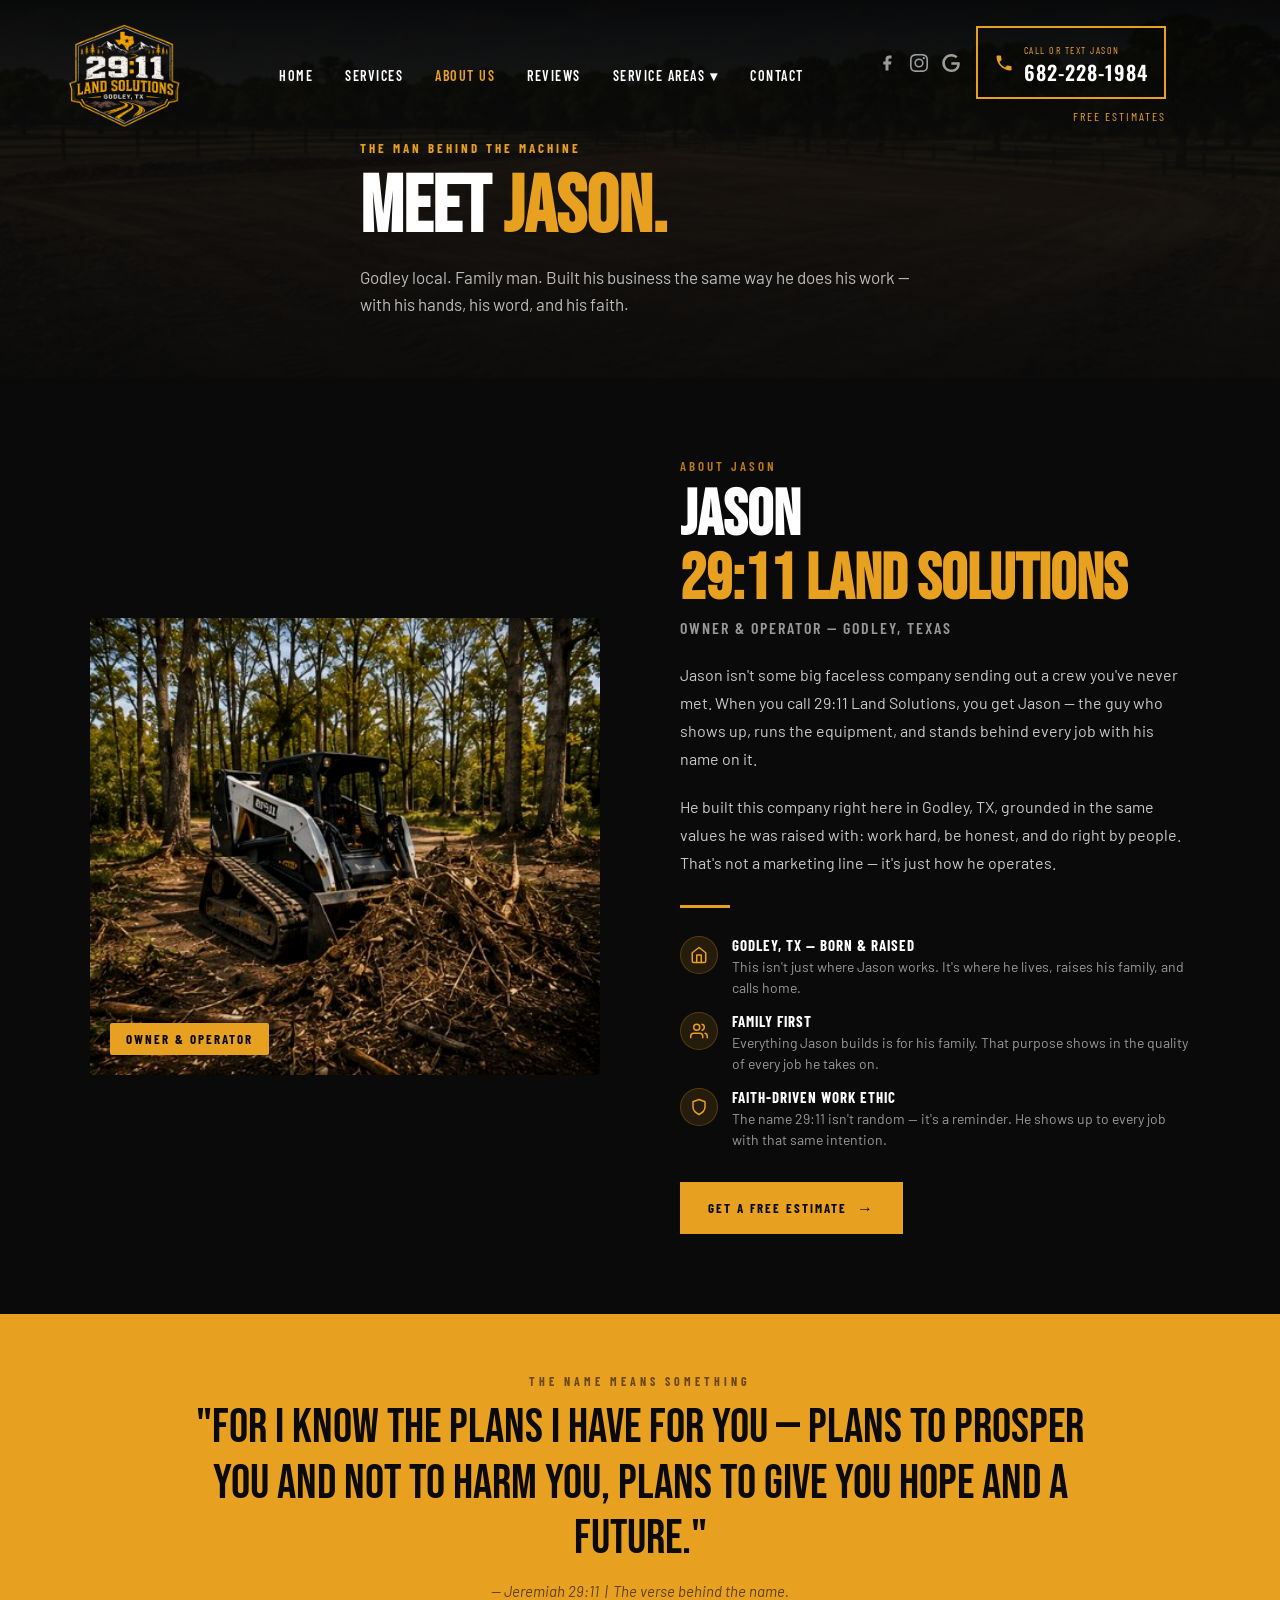
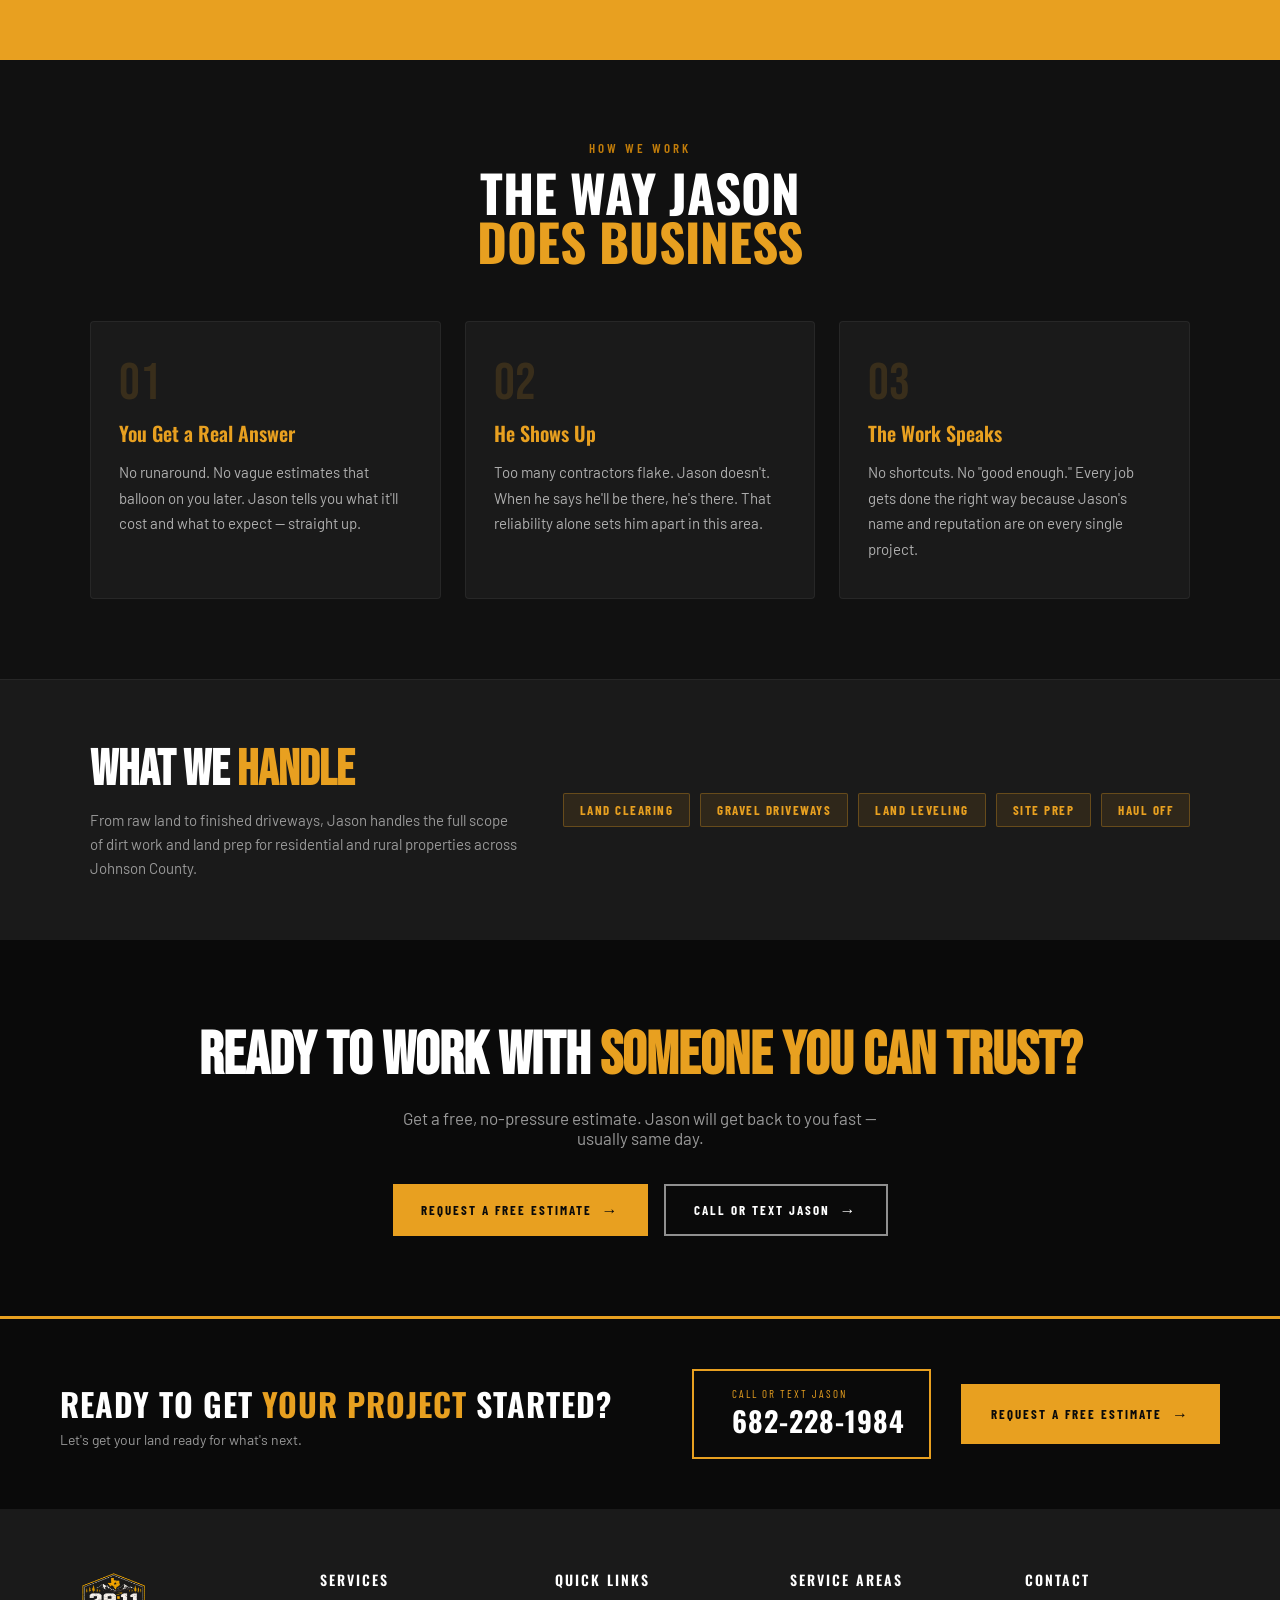
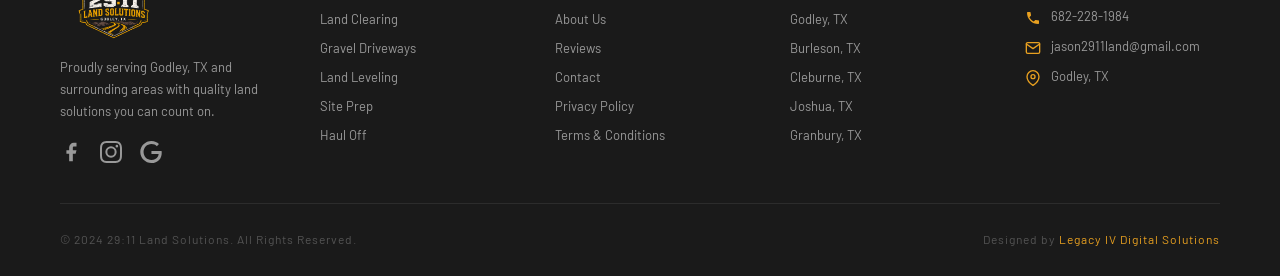
==== about.html @ c190018a "Update about.html" ====
<!DOCTYPE html>
<html lang="en">
<head>
  <meta charset="UTF-8" />
  <meta name="viewport" content="width=device-width, initial-scale=1.0"/>
  <title>About Jason & 29:11 Land Solutions | Godley, TX</title>
  <meta name="description" content="Meet Jason — the owner and operator of 29:11 Land Solutions. A faith-driven family man from Godley, TX dedicated to hard work, honest pricing, and quality land services.">
  <link rel="preconnect" href="https://fonts.googleapis.com">
  <link rel="preconnect" href="https://fonts.gstatic.com" crossorigin>
  <link href="https://fonts.googleapis.com/css2?family=Bebas+Neue&family=Oswald:wght@400;500;600;700&family=Barlow:wght@400;500;600&family=Barlow+Condensed:wght@600;700&display=swap" rel="stylesheet">
  <link rel="stylesheet" href="styles.css">
  <style>
    /* ── PAGE HERO ── */
    .page-hero {
      position: relative;
      min-height: 340px;
      display: flex;
      align-items: flex-end;
      padding-bottom: 60px;
      background: var(--dark);
      overflow: hidden;
    }
    .page-hero-bg {
      position: absolute; inset: 0;
      background-image: url('land1.png');
      background-size: cover;
      background-position: center 40%;
      opacity: 0.25;
    }
    .page-hero-overlay {
      position: absolute; inset: 0;
      background: linear-gradient(to bottom, rgba(10,10,10,0.5) 0%, rgba(10,10,10,0.92) 100%);
    }
    .page-hero-content {
      position: relative;
      max-width: 900px;
      margin: 0 auto;
      padding: 0 40px;
      padding-top: 140px;
    }
    .page-hero-label {
      font-family: 'Barlow Condensed', sans-serif;
      font-size: 13px;
      font-weight: 700;
      letter-spacing: 3px;
      text-transform: uppercase;
      color: var(--gold);
      margin-bottom: 12px;
    }
    .page-hero-title {
      font-family: 'Bebas Neue', sans-serif;
      font-size: clamp(48px, 7vw, 80px);
      line-height: 1;
      color: var(--white);
      margin: 0 0 16px;
    }
    .page-hero-title span { color: var(--gold); }
    .page-hero-sub {
      font-family: 'Barlow', sans-serif;
      font-size: 17px;
      color: rgba(255,255,255,0.72);
      max-width: 560px;
      line-height: 1.6;
    }

    /* ── ABOUT INTRO ── */
    .about-intro {
      background: var(--black);
      padding: 80px 40px;
    }
    .about-intro-inner {
      max-width: 1100px;
      margin: 0 auto;
      display: grid;
      grid-template-columns: 1fr 1fr;
      gap: 80px;
      align-items: center;
    }
    .about-photo-col {
      position: relative;
    }
    .about-photo-frame {
      position: relative;
      border-radius: 4px;
      overflow: hidden;
      background: var(--black);
    }
    .about-photo-frame img {
      width: 100%;
      display: block;
      border-radius: 0;
      filter: brightness(0.92) contrast(1.05);
    }
    .about-photo-accent {
      position: absolute;
      bottom: -20px;
      right: -20px;
      width: 120px;
      height: 120px;
      border: 3px solid var(--gold);
      border-radius: 4px;
      z-index: -1;
    }
    .about-photo-tag {
      position: absolute;
      bottom: 20px;
      left: 20px;
      background: var(--gold);
      color: var(--black);
      font-family: 'Barlow Condensed', sans-serif;
      font-size: 13px;
      font-weight: 700;
      letter-spacing: 2px;
      text-transform: uppercase;
      padding: 8px 16px;
      border-radius: 2px;
    }
    .about-text-col {}
    .about-text-col .section-label { margin-bottom: 10px; }
    .about-name-heading {
      font-family: 'Bebas Neue', sans-serif;
      font-size: clamp(42px, 5vw, 64px);
      line-height: 1;
      color: var(--white);
      margin: 0 0 6px;
    }
    .about-name-heading span { color: var(--gold); }
    .about-role {
      font-family: 'Barlow Condensed', sans-serif;
      font-size: 16px;
      font-weight: 600;
      letter-spacing: 2px;
      text-transform: uppercase;
      color: var(--text-muted);
      margin-bottom: 24px;
    }
    .about-body {
      font-family: 'Barlow', sans-serif;
      font-size: 16px;
      line-height: 1.75;
      color: rgba(255,255,255,0.78);
      margin-bottom: 20px;
    }
    .about-divider {
      width: 50px;
      height: 3px;
      background: var(--gold);
      margin: 28px 0;
    }
    .about-traits {
      display: flex;
      flex-direction: column;
      gap: 14px;
      margin-bottom: 32px;
    }
    .about-trait {
      display: flex;
      align-items: flex-start;
      gap: 14px;
    }
    .about-trait-icon {
      width: 38px;
      height: 38px;
      background: rgba(232,160,32,0.12);
      border: 1px solid rgba(232,160,32,0.25);
      border-radius: 50%;
      display: flex;
      align-items: center;
      justify-content: center;
      flex-shrink: 0;
    }
    .about-trait-icon svg {
      width: 18px;
      height: 18px;
      color: var(--gold);
    }
    .about-trait-text strong {
      display: block;
      font-family: 'Barlow Condensed', sans-serif;
      font-size: 15px;
      font-weight: 700;
      letter-spacing: 1px;
      text-transform: uppercase;
      color: var(--white);
      margin-bottom: 2px;
    }
    .about-trait-text p {
      font-size: 14px;
      color: var(--text-muted);
      margin: 0;
      line-height: 1.5;
    }

    /* ── MISSION STRIP ── */
    .mission-strip {
      background: var(--gold);
      padding: 60px 40px;
    }
    .mission-strip-inner {
      max-width: 900px;
      margin: 0 auto;
      text-align: center;
    }
    .mission-strip-label {
      font-family: 'Barlow Condensed', sans-serif;
      font-size: 12px;
      font-weight: 700;
      letter-spacing: 4px;
      text-transform: uppercase;
      color: rgba(0,0,0,0.55);
      margin-bottom: 12px;
    }
    .mission-strip-quote {
      font-family: 'Bebas Neue', sans-serif;
      font-size: clamp(28px, 4vw, 48px);
      color: var(--black);
      line-height: 1.15;
      margin-bottom: 16px;
    }
    .mission-strip-verse {
      font-family: 'Barlow', sans-serif;
      font-size: 15px;
      color: rgba(0,0,0,0.6);
      font-style: italic;
    }

    /* ── VALUES SECTION ── */
    .values-section {
      background: var(--dark);
      padding: 80px 40px;
    }
    .values-inner {
      max-width: 1100px;
      margin: 0 auto;
    }
    .values-header {
      text-align: center;
      margin-bottom: 56px;
    }
    .values-header .section-heading { color: var(--white); }
    .values-grid {
      display: grid;
      grid-template-columns: repeat(3, 1fr);
      gap: 24px;
    }
    .value-card {
      background: var(--dark2);
      border: 1px solid rgba(255,255,255,0.06);
      border-radius: 4px;
      padding: 36px 28px;
      transition: border-color 0.2s, transform 0.2s;
    }
    .value-card:hover {
      border-color: rgba(232,160,32,0.35);
      transform: translateY(-3px);
    }
    .value-number {
      font-family: 'Bebas Neue', sans-serif;
      font-size: 52px;
      color: rgba(232,160,32,0.15);
      line-height: 1;
      margin-bottom: 8px;
    }
    .value-title {
      font-family: 'Oswald', sans-serif;
      font-size: 20px;
      font-weight: 600;
      color: var(--gold);
      margin-bottom: 12px;
    }
    .value-desc {
      font-family: 'Barlow', sans-serif;
      font-size: 15px;
      line-height: 1.7;
      color: rgba(255,255,255,0.65);
    }

    /* ── WHAT WE DO STRIP ── */
    .services-strip {
      background: var(--dark2);
      padding: 60px 40px;
      border-top: 1px solid rgba(255,255,255,0.06);
    }
    .services-strip-inner {
      max-width: 1100px;
      margin: 0 auto;
      display: flex;
      align-items: center;
      justify-content: space-between;
      gap: 40px;
    }
    .services-strip-text h2 {
      font-family: 'Bebas Neue', sans-serif;
      font-size: clamp(32px, 4vw, 50px);
      color: var(--white);
      margin: 0 0 8px;
    }
    .services-strip-text h2 span { color: var(--gold); }
    .services-strip-text p {
      font-size: 15px;
      color: var(--text-muted);
      max-width: 480px;
      line-height: 1.6;
    }
    .services-strip-pills {
      display: flex;
      flex-wrap: wrap;
      gap: 10px;
      flex-shrink: 0;
    }
    .service-pill {
      background: rgba(232,160,32,0.1);
      border: 1px solid rgba(232,160,32,0.3);
      color: var(--gold);
      font-family: 'Barlow Condensed', sans-serif;
      font-size: 13px;
      font-weight: 700;
      letter-spacing: 1.5px;
      text-transform: uppercase;
      padding: 8px 16px;
      border-radius: 2px;
    }

    /* ── CTA SECTION ── */
    .about-cta {
      background: var(--black);
      padding: 80px 40px;
      text-align: center;
    }
    .about-cta h2 {
      font-family: 'Bebas Neue', sans-serif;
      font-size: clamp(36px, 5vw, 60px);
      color: var(--white);
      margin-bottom: 16px;
    }
    .about-cta h2 span { color: var(--gold); }
    .about-cta p {
      font-size: 17px;
      color: var(--text-muted);
      margin-bottom: 36px;
      max-width: 520px;
      margin-left: auto;
      margin-right: auto;
    }
    .about-cta-btns {
      display: flex;
      gap: 16px;
      justify-content: center;
      flex-wrap: wrap;
    }

    /* ── MOBILE ── */
    @media (max-width: 768px) {
      .about-intro { padding: 60px 20px; }
      .about-intro-inner { grid-template-columns: 1fr; gap: 40px; }
      .about-photo-accent { display: none; }
      .values-grid { grid-template-columns: 1fr; }
      .services-strip-inner { flex-direction: column; align-items: flex-start; }
      .page-hero-content { padding: 0 20px; padding-top: 130px; }
      .mission-strip { padding: 50px 20px; }
      .values-section { padding: 60px 20px; }
      .about-cta { padding: 60px 20px; }
      .services-strip { padding: 50px 20px; }
    }
  </style>
</head>
<body>

<a href="tel:6822281984" class="mobile-phone-bar">
  <svg width="16" height="16" viewBox="0 0 24 24" fill="currentColor"><path d="M6.62 10.79c1.44 2.83 3.76 5.14 6.59 6.59l2.2-2.2c.27-.27.67-.36 1.02-.24 1.12.37 2.33.57 3.57.57.55 0 1 .45 1 1V20c0 .55-.45 1-1 1-9.39 0-17-7.61-17-17 0-.55.45-1 1-1h3.5c.55 0 1 .45 1 1 0 1.25.2 2.45.57 3.57.11.35.03.74-.25 1.02l-2.2 2.2z"/></svg>
  Call or Text Jason — 682-228-1984
</a>

<nav>
  <a href="index.html" class="nav-logo"><img src="shield.png" alt="29:11 Land Solutions Logo"></a>
  <ul class="nav-links" id="nav-links">
    <li><a href="index.html">Home</a></li>
    <li><a href="index.html#services">Services</a></li>
    <li><a href="about.html" class="active">About Us</a></li>
    <li><a href="reviews.html">Reviews</a></li>
    <li class="has-dropdown">
      <a href="#">Service Areas ▾</a>
      <ul class="dropdown">
        <li><a href="godley.html">Godley, TX</a></li>
        <li><a href="burleson.html">Burleson, TX</a></li>
        <li><a href="cleburne.html">Cleburne, TX</a></li>
        <li><a href="joshua.html">Joshua, TX</a></li>
        <li><a href="granbury.html">Granbury, TX</a></li>
      </ul>
    </li>
    <li><a href="index.html#contact-form">Contact</a></li>
  </ul>
  <div class="nav-right">
    <div class="nav-right-top">
      <ul class="nav-social-links">
        <li><a href="https://www.facebook.com/profile.php?id=61590363667476" title="Facebook" target="_blank" rel="noopener"><svg viewBox="0 0 24 24" fill="currentColor"><path d="M18 2h-3a5 5 0 0 0-5 5v3H7v4h3v8h4v-8h3l1-4h-4V7a1 1 0 0 1 1-1h3z"/></svg></a></li>
        <li><a href="https://www.instagram.com/2911_land_solutions/" title="Instagram" target="_blank" rel="noopener"><svg viewBox="0 0 24 24" fill="currentColor"><path d="M12 2.163c3.204 0 3.584.012 4.85.07 3.252.148 4.771 1.691 4.919 4.919.058 1.265.069 1.645.069 4.849 0 3.205-.012 3.584-.069 4.849-.149 3.225-1.664 4.771-4.919 4.919-1.266.058-1.644.07-4.85.07-3.204 0-3.584-.012-4.849-.07-3.26-.149-4.771-1.699-4.919-4.92-.058-1.265-.07-1.644-.07-4.849 0-3.204.013-3.583.07-4.849.149-3.227 1.664-4.771 4.919-4.919 1.266-.057 1.645-.069 4.849-.069zm0-2.163c-3.259 0-3.667.014-4.947.072-4.358.2-6.78 2.618-6.98 6.98-.059 1.281-.073 1.689-.073 4.948 0 3.259.014 3.668.072 4.948.2 4.358 2.618 6.78 6.98 6.98 1.281.058 1.689.072 4.948.072 3.259 0 3.668-.014 4.948-.072 4.354-.2 6.782-2.618 6.979-6.98.059-1.28.073-1.689.073-4.948 0-3.259-.014-3.667-.072-4.947-.196-4.354-2.617-6.78-6.979-6.98-1.281-.059-1.69-.073-4.949-.073zm0 5.838a6.162 6.162 0 1 0 0 12.324 6.162 6.162 0 0 0 0-12.324zm0 10.162a4 4 0 1 1 0-8 4 4 0 0 1 0 8zm6.406-11.845a1.44 1.44 0 1 0 0 2.881 1.44 1.44 0 0 0 0-2.881z"/></svg></a></li>
        <li><a href="#" title="Google" target="_blank" rel="noopener"><svg viewBox="0 0 24 24" fill="currentColor"><path d="M12.48 10.92v3.28h7.84c-.24 1.84-.853 3.187-1.787 4.133-1.147 1.147-2.933 2.4-6.053 2.4-4.827 0-8.6-3.893-8.6-8.72s3.773-8.72 8.6-8.72c2.6 0 4.507 1.027 5.907 2.347l2.307-2.307C18.747 1.44 16.133 0 12.48 0 5.867 0 .307 5.387.307 12s5.56 12 12.173 12c3.573 0 6.267-1.173 8.373-3.36 2.16-2.16 2.84-5.213 2.84-7.667 0-.76-.053-1.467-.173-2.053H12.48z"/></svg></a></li>
      </ul>
      <a href="tel:6822281984" class="nav-cta">
        <svg class="nav-phone-svg" viewBox="0 0 24 24" fill="currentColor"><path d="M6.62 10.79c1.44 2.83 3.76 5.14 6.59 6.59l2.2-2.2c.27-.27.67-.36 1.02-.24 1.12.37 2.33.57 3.57.57.55 0 1 .45 1 1V20c0 .55-.45 1-1 1-9.39 0-17-7.61-17-17 0-.55.45-1 1-1h3.5c.55 0 1 .45 1 1 0 1.25.2 2.45.57 3.57.11.35.03.74-.25 1.02l-2.2 2.2z"/></svg>
        <div><span class="nav-cta-label">Call or Text Jason</span><br><span class="nav-cta-number">682-228-1984</span></div>
      </a>
    </div>
    <span class="nav-free-est">Free Estimates</span>
  </div>
  <div class="mobile-nav-right">
    <ul class="nav-social-mobile">
      <li><a href="https://www.facebook.com/profile.php?id=61590363667476" title="Facebook" target="_blank" rel="noopener"><svg viewBox="0 0 24 24" fill="currentColor"><path d="M18 2h-3a5 5 0 0 0-5 5v3H7v4h3v8h4v-8h3l1-4h-4V7a1 1 0 0 1 1-1h3z"/></svg></a></li>
      <li><a href="https://www.instagram.com/2911_land_solutions/" title="Instagram" target="_blank" rel="noopener"><svg viewBox="0 0 24 24" fill="currentColor"><path d="M12 2.163c3.204 0 3.584.012 4.85.07 3.252.148 4.771 1.691 4.919 4.919.058 1.265.069 1.645.069 4.849 0 3.205-.012 3.584-.069 4.849-.149 3.225-1.664 4.771-4.919 4.919-1.266.058-1.644.07-4.85.07-3.204 0-3.584-.012-4.849-.07-3.26-.149-4.771-1.699-4.919-4.92-.058-1.265-.07-1.644-.07-4.849 0-3.204.013-3.583.07-4.849.149-3.227 1.664-4.771 4.919-4.919 1.266-.057 1.645-.069 4.849-.069zm0-2.163c-3.259 0-3.667.014-4.947.072-4.358.2-6.78 2.618-6.98 6.98-.059 1.281-.073 1.689-.073 4.948 0 3.259.014 3.668.072 4.948.2 4.358 2.618 6.78 6.98 6.98 1.281.058 1.689.072 4.948.072 3.259 0 3.668-.014 4.948-.072 4.354-.2 6.782-2.618 6.979-6.98.059-1.28.073-1.689.073-4.948 0-3.259-.014-3.667-.072-4.947-.196-4.354-2.617-6.78-6.979-6.98-1.281-.059-1.69-.073-4.949-.073zm0 5.838a6.162 6.162 0 1 0 0 12.324 6.162 6.162 0 0 0 0-12.324zm0 10.162a4 4 0 1 1 0-8 4 4 0 0 1 0 8zm6.406-11.845a1.44 1.44 0 1 0 0 2.881 1.44 1.44 0 0 0 0-2.881z"/></svg></a></li>
      <li><a href="#" title="Google" target="_blank" rel="noopener"><svg viewBox="0 0 24 24" fill="currentColor"><path d="M12.48 10.92v3.28h7.84c-.24 1.84-.853 3.187-1.787 4.133-1.147 1.147-2.933 2.4-6.053 2.4-4.827 0-8.6-3.893-8.6-8.72s3.773-8.72 8.6-8.72c2.6 0 4.507 1.027 5.907 2.347l2.307-2.307C18.747 1.44 16.133 0 12.48 0 5.867 0 .307 5.387.307 12s5.56 12 12.173 12c3.573 0 6.267-1.173 8.373-3.36 2.16-2.16 2.84-5.213 2.84-7.667 0-.76-.053-1.467-.173-2.053H12.48z"/></svg></a></li>
    </ul>
    <button class="hamburger" id="hamburger" aria-label="Open menu"><span></span><span></span><span></span></button>
  </div>
</nav>

<!-- PAGE HERO -->
<section class="page-hero">
  <div class="page-hero-bg"></div>
  <div class="page-hero-overlay"></div>
  <div class="page-hero-content">
    <p class="page-hero-label">The Man Behind The Machine</p>
    <h1 class="page-hero-title">Meet <span>Jason.</span></h1>
    <p class="page-hero-sub">Godley local. Family man. Built his business the same way he does his work — with his hands, his word, and his faith.</p>
  </div>
</section>

<!-- ABOUT INTRO -->
<section class="about-intro">
  <div class="about-intro-inner">
    <div class="about-photo-col">
      <div class="about-photo-frame">
        <img src="skidsteer1.png" alt="Jason - Owner of 29:11 Land Solutions">
        <div class="about-photo-tag">Owner & Operator</div>
      </div>
      <div class="about-photo-accent"></div>
    </div>
    <div class="about-text-col">
      <p class="section-label">About Jason</p>
      <h2 class="about-name-heading">Jason<br><span>29:11 Land Solutions</span></h2>
      <p class="about-role">Owner & Operator — Godley, Texas</p>
      <p class="about-body">Jason isn't some big faceless company sending out a crew you've never met. When you call 29:11 Land Solutions, you get Jason — the guy who shows up, runs the equipment, and stands behind every job with his name on it.</p>
      <p class="about-body">He built this company right here in Godley, TX, grounded in the same values he was raised with: work hard, be honest, and do right by people. That's not a marketing line — it's just how he operates.</p>
      <div class="about-divider"></div>
      <div class="about-traits">
        <div class="about-trait">
          <div class="about-trait-icon">
            <svg viewBox="0 0 24 24" fill="none" stroke="currentColor" stroke-width="2" stroke-linecap="round" stroke-linejoin="round"><path d="M3 9l9-7 9 7v11a2 2 0 0 1-2 2H5a2 2 0 0 1-2-2z"/><polyline points="9 22 9 12 15 12 15 22"/></svg>
          </div>
          <div class="about-trait-text">
            <strong>Godley, TX — Born & Raised</strong>
            <p>This isn't just where Jason works. It's where he lives, raises his family, and calls home.</p>
          </div>
        </div>
        <div class="about-trait">
          <div class="about-trait-icon">
            <svg viewBox="0 0 24 24" fill="none" stroke="currentColor" stroke-width="2" stroke-linecap="round" stroke-linejoin="round"><path d="M17 21v-2a4 4 0 0 0-4-4H5a4 4 0 0 0-4 4v2"/><circle cx="9" cy="7" r="4"/><path d="M23 21v-2a4 4 0 0 0-3-3.87"/><path d="M16 3.13a4 4 0 0 1 0 7.75"/></svg>
          </div>
          <div class="about-trait-text">
            <strong>Family First</strong>
            <p>Everything Jason builds is for his family. That purpose shows in the quality of every job he takes on.</p>
          </div>
        </div>
        <div class="about-trait">
          <div class="about-trait-icon">
            <svg viewBox="0 0 24 24" fill="none" stroke="currentColor" stroke-width="2" stroke-linecap="round" stroke-linejoin="round"><path d="M12 22s8-4 8-10V5l-8-3-8 3v7c0 6 8 10 8 10z"/></svg>
          </div>
          <div class="about-trait-text">
            <strong>Faith-Driven Work Ethic</strong>
            <p>The name 29:11 isn't random — it's a reminder. He shows up to every job with that same intention.</p>
          </div>
        </div>
      </div>
      <a href="index.html#contact-form" class="btn-primary">Get a Free Estimate <span class="arrow">→</span></a>
    </div>
  </div>
</section>

<!-- MISSION STRIP -->
<section class="mission-strip">
  <div class="mission-strip-inner">
    <p class="mission-strip-label">The Name Means Something</p>
    <div class="mission-strip-quote">"For I know the plans I have for you — plans to prosper you and not to harm you, plans to give you hope and a future."</div>
    <p class="mission-strip-verse">— Jeremiah 29:11 &nbsp;|&nbsp; The verse behind the name.</p>
  </div>
</section>

<!-- VALUES -->
<section class="values-section">
  <div class="values-inner">
    <div class="values-header">
      <p class="section-label">How We Work</p>
      <h2 class="section-heading">The Way Jason<br><span class="text-gold">Does Business</span></h2>
    </div>
    <div class="values-grid">
      <div class="value-card">
        <div class="value-number">01</div>
        <div class="value-title">You Get a Real Answer</div>
        <p class="value-desc">No runaround. No vague estimates that balloon on you later. Jason tells you what it'll cost and what to expect — straight up.</p>
      </div>
      <div class="value-card">
        <div class="value-number">02</div>
        <div class="value-title">He Shows Up</div>
        <p class="value-desc">Too many contractors flake. Jason doesn't. When he says he'll be there, he's there. That reliability alone sets him apart in this area.</p>
      </div>
      <div class="value-card">
        <div class="value-number">03</div>
        <div class="value-title">The Work Speaks</div>
        <p class="value-desc">No shortcuts. No "good enough." Every job gets done the right way because Jason's name and reputation are on every single project.</p>
      </div>
    </div>
  </div>
</section>

<!-- SERVICES STRIP -->
<section class="services-strip">
  <div class="services-strip-inner">
    <div class="services-strip-text">
      <h2>What We <span>Handle</span></h2>
      <p>From raw land to finished driveways, Jason handles the full scope of dirt work and land prep for residential and rural properties across Johnson County.</p>
    </div>
    <div class="services-strip-pills">
      <span class="service-pill">Land Clearing</span>
      <span class="service-pill">Gravel Driveways</span>
      <span class="service-pill">Land Leveling</span>
      <span class="service-pill">Site Prep</span>
      <span class="service-pill">Haul Off</span>
    </div>
  </div>
</section>

<!-- CTA -->
<section class="about-cta">
  <h2>Ready to Work With <span>Someone You Can Trust?</span></h2>
  <p>Get a free, no-pressure estimate. Jason will get back to you fast — usually same day.</p>
  <div class="about-cta-btns">
    <a href="index.html#contact-form" class="btn-primary">Request a Free Estimate <span class="arrow">→</span></a>
    <a href="tel:6822281984" class="btn-secondary">Call or Text Jason <span class="arrow">→</span></a>
  </div>
</section>

<!-- CTA BANNER -->
<section class="cta-banner">
  <div class="cta-banner-text">
    <h2 class="cta-banner-heading">Ready to Get <em>Your Project</em> Started?</h2>
    <p class="cta-banner-sub">Let's get your land ready for what's next.</p>
  </div>
  <a href="tel:6822281984" class="cta-phone-block">
    <svg class="cta-phone-icon" viewBox="0 0 24 24" fill="currentColor"><path d="M6.62 10.79c1.44 2.83 3.76 5.14 6.59 6.59l2.2-2.2c.27-.27.67-.36 1.02-.24 1.12.37 2.33.57 3.57.57.55 0 1 .45 1 1V20c0 .55-.45 1-1 1-9.39 0-17-7.61-17-17 0-.55.45-1 1-1h3.5c.55 0 1 .45 1 1 0 1.25.2 2.45.57 3.57.11.35.03.74-.25 1.02l-2.2 2.2z"/></svg>
    <div><div class="cta-phone-label">Call or Text Jason</div><div class="cta-phone-number">682-228-1984</div></div>
  </a>
  <a href="index.html#contact-form" class="btn-primary cta-btn-large">Request a Free Estimate <span class="arrow">→</span></a>
</section>

<!-- FOOTER -->
<footer>
  <div class="footer-grid">
    <div class="footer-brand">
      <a href="index.html"><img src="shield.png" alt="29:11 Land Solutions" class="footer-logo"></a>
      <p class="footer-brand-desc">Proudly serving Godley, TX and surrounding areas with quality land solutions you can count on.</p>
      <ul class="social-links">
        <li><a href="https://www.facebook.com/profile.php?id=61590363667476" title="Facebook" target="_blank" rel="noopener"><svg viewBox="0 0 24 24" fill="currentColor"><path d="M18 2h-3a5 5 0 0 0-5 5v3H7v4h3v8h4v-8h3l1-4h-4V7a1 1 0 0 1 1-1h3z"/></svg></a></li>
        <li><a href="https://www.instagram.com/2911_land_solutions/" title="Instagram" target="_blank" rel="noopener"><svg viewBox="0 0 24 24" fill="currentColor"><path d="M12 2.163c3.204 0 3.584.012 4.85.07 3.252.148 4.771 1.691 4.919 4.919.058 1.265.069 1.645.069 4.849 0 3.205-.012 3.584-.069 4.849-.149 3.225-1.664 4.771-4.919 4.919-1.266.058-1.644.07-4.85.07-3.204 0-3.584-.012-4.849-.07-3.26-.149-4.771-1.699-4.919-4.92-.058-1.265-.07-1.644-.07-4.849 0-3.204.013-3.583.07-4.849.149-3.227 1.664-4.771 4.919-4.919 1.266-.057 1.645-.069 4.849-.069zm0-2.163c-3.259 0-3.667.014-4.947.072-4.358.2-6.78 2.618-6.98 6.98-.059 1.281-.073 1.689-.073 4.948 0 3.259.014 3.668.072 4.948.2 4.358 2.618 6.78 6.98 6.98 1.281.058 1.689.072 4.948.072 3.259 0 3.668-.014 4.948-.072 4.354-.2 6.782-2.618 6.979-6.98.059-1.28.073-1.689.073-4.948 0-3.259-.014-3.667-.072-4.947-.196-4.354-2.617-6.78-6.979-6.98-1.281-.059-1.69-.073-4.949-.073zm0 5.838a6.162 6.162 0 1 0 0 12.324 6.162 6.162 0 0 0 0-12.324zm0 10.162a4 4 0 1 1 0-8 4 4 0 0 1 0 8zm6.406-11.845a1.44 1.44 0 1 0 0 2.881 1.44 1.44 0 0 0 0-2.881z"/></svg></a></li>
        <li><a href="#" title="Google" target="_blank" rel="noopener"><svg viewBox="0 0 24 24" fill="currentColor"><path d="M12.48 10.92v3.28h7.84c-.24 1.84-.853 3.187-1.787 4.133-1.147 1.147-2.933 2.4-6.053 2.4-4.827 0-8.6-3.893-8.6-8.72s3.773-8.72 8.6-8.72c2.6 0 4.507 1.027 5.907 2.347l2.307-2.307C18.747 1.44 16.133 0 12.48 0 5.867 0 .307 5.387.307 12s5.56 12 12.173 12c3.573 0 6.267-1.173 8.373-3.36 2.16-2.16 2.84-5.213 2.84-7.667 0-.76-.053-1.467-.173-2.053H12.48z"/></svg></a></li>
      </ul>
    </div>
    <div><div class="footer-col-title">Services</div><ul class="footer-links"><li><a href="index.html#services">Land Clearing</a></li><li><a href="index.html#services">Gravel Driveways</a></li><li><a href="index.html#services">Land Leveling</a></li><li><a href="index.html#services">Site Prep</a></li><li><a href="index.html#services">Haul Off</a></li></ul></div>
    <div><div class="footer-col-title">Quick Links</div><ul class="footer-links"><li><a href="about.html">About Us</a></li><li><a href="reviews.html">Reviews</a></li><li><a href="index.html#contact-form">Contact</a></li><li><a href="privacy-policy.html">Privacy Policy</a></li><li><a href="terms.html">Terms &amp; Conditions</a></li></ul></div>
    <div><div class="footer-col-title">Service Areas</div><ul class="footer-links"><li><a href="godley.html">Godley, TX</a></li><li><a href="burleson.html">Burleson, TX</a></li><li><a href="cleburne.html">Cleburne, TX</a></li><li><a href="joshua.html">Joshua, TX</a></li><li><a href="granbury.html">Granbury, TX</a></li></ul></div>
    <div><div class="footer-col-title">Contact</div><div class="footer-contact-item"><svg class="icon-svg" viewBox="0 0 24 24" fill="currentColor"><path d="M6.62 10.79c1.44 2.83 3.76 5.14 6.59 6.59l2.2-2.2c.27-.27.67-.36 1.02-.24 1.12.37 2.33.57 3.57.57.55 0 1 .45 1 1V20c0 .55-.45 1-1 1-9.39 0-17-7.61-17-17 0-.55.45-1 1-1h3.5c.55 0 1 .45 1 1 0 1.25.2 2.45.57 3.57.11.35.03.74-.25 1.02l-2.2 2.2z"/></svg><span>682-228-1984</span></div><div class="footer-contact-item"><svg class="icon-svg" viewBox="0 0 24 24" fill="none" stroke="currentColor" stroke-width="2" stroke-linecap="round" stroke-linejoin="round"><path d="M4 4h16c1.1 0 2 .9 2 2v12c0 1.1-.9 2-2 2H4c-1.1 0-2-.9-2-2V6c0-1.1.9-2 2-2z"/><polyline points="22,6 12,13 2,6"/></svg><span>jason2911land@gmail.com</span></div><div class="footer-contact-item"><svg class="icon-svg" viewBox="0 0 24 24" fill="none" stroke="currentColor" stroke-width="2" stroke-linecap="round" stroke-linejoin="round"><path d="M21 10c0 7-9 13-9 13s-9-6-9-13a9 9 0 0 1 18 0z"/><circle cx="12" cy="10" r="3"/></svg><span>Godley, TX</span></div></div>
  </div>
  <div class="footer-bottom">
    <div class="footer-bottom-left">© 2024 29:11 Land Solutions. All Rights Reserved.</div>
    <div class="footer-bottom-right">Designed by <a href="https://legacyivdigital.com" target="_blank" rel="noopener">Legacy IV Digital Solutions</a></div>
  </div>
</footer>

<a href="index.html#contact-form" class="sticky-cta" id="sticky-cta">Request a Free Estimate <span class="arrow">→</span></a>

<script>
  const stickyCta = document.getElementById('sticky-cta');
  window.addEventListener('scroll', () => { stickyCta.classList.toggle('visible', window.scrollY > 400); });
  const hamburger = document.getElementById('hamburger');
  const navLinks = document.getElementById('nav-links');
  hamburger.addEventListener('click', () => { hamburger.classList.toggle('open'); navLinks.classList.toggle('mobile-open'); });
  navLinks.querySelectorAll('a').forEach(link => {
    link.addEventListener('click', () => {
      hamburger.classList.remove('open');
      navLinks.classList.remove('mobile-open');
    });
  });
</script>
</body>
</html>
---- styles.css ----
/* ============================================
   2911 LANDWORKS – styles.css
   ============================================ */

/* ── RESET & ROOT ── */
*, *::before, *::after {
  box-sizing: border-box;
  margin: 0;
  padding: 0;
}

:root {
  --gold:       #E8A020;
  --gold-light: #F5B83D;
  --gold-dark:  #C27D0A;
  --black:      #0A0A0A;
  --dark:       #111111;
  --dark2:      #1A1A1A;
  --dark3:      #222222;
  --gray:       #555555;
  --light-gray: #F2EDE6;
  --white:      #FFFFFF;
  --text-muted: #999999;
}

html {
  scroll-behavior: smooth;
  overflow-x: hidden;
}

body {
  font-family: 'Barlow', sans-serif;
  background: var(--black);
  color: var(--white);
  overflow-x: hidden;
  width: 100%;
  max-width: 100vw;
}

/* ── UTILITIES ── */
.text-gold { color: var(--gold); }
.arrow     { font-size: 16px; }


/* ============================================
   NAVBAR
   ============================================ */
nav {
  position: absolute;
  top: 0; left: 0; right: 0;
  z-index: 100;
  display: flex;
  align-items: center;
  justify-content: space-between;
  padding: 18px 40px;
  background: linear-gradient(to bottom, rgba(0,0,0,0.75) 0%, transparent 100%);
}

.nav-logo img {
  height: 110px;
  width: auto;
}

.nav-links {
  display: flex;
  align-items: center;
  gap: 32px;
  list-style: none;
}

.nav-links a {
  font-family: 'Barlow Condensed', sans-serif;
  font-weight: 600;
  font-size: 14px;
  letter-spacing: 1.5px;
  text-transform: uppercase;
  color: var(--white);
  text-decoration: none;
  transition: color 0.2s;
}

.nav-links a:hover  { color: var(--gold); }
.nav-links a.active { color: var(--gold); }

.nav-links .has-dropdown {
  position: relative;
}

.nav-links .has-dropdown > a::after {
  content: '';
}

.nav-cta {
  display: flex;
  align-items: center;
  gap: 10px;
  border: 2px solid var(--gold);
  padding: 10px 16px;
  text-decoration: none;
}

.nav-cta-label {
  font-family: 'Barlow Condensed', sans-serif;
  font-size: 10px;
  letter-spacing: 1.5px;
  text-transform: uppercase;
  color: var(--gold);
  line-height: 1.2;
}

.nav-cta-number {
  font-family: 'Oswald', sans-serif;
  font-size: 20px;
  font-weight: 600;
  color: var(--white);
  letter-spacing: 1px;
}

.nav-cta-phone-icon {
  color: var(--gold);
  width: 20px;
  height: 20px;
  flex-shrink: 0;
}

.nav-phone-svg {
  color: var(--gold);
  width: 20px;
  height: 20px;
  flex-shrink: 0;
}

.nav-free-est {
  font-family: 'Barlow Condensed', sans-serif;
  font-size: 12px;
  letter-spacing: 2px;
  text-transform: uppercase;
  color: var(--gold);
  display: block;
  text-align: right;
  margin-top: 4px;
}


/* ============================================
   HERO
   ============================================ */
.hero {
  position: relative;
  height: 100vh;
  min-height: 650px;
  display: flex;
  align-items: flex-end;
  overflow: hidden;
}

.hero-bg {
  position: absolute;
  inset: 0;
  background-image: url('HERO.png');
  background-size: cover;
  background-position: center top;
  transform: scale(1.03);
  animation: heroZoom 8s ease-out forwards;
}

@keyframes heroZoom {
  from { transform: scale(1.08); }
  to   { transform: scale(1.0); }
}

.hero-overlay {
  position: absolute;
  inset: 0;
  background: linear-gradient(
    to right,
    rgba(0,0,0,0.82) 0%,
    rgba(0,0,0,0.55) 55%,
    rgba(0,0,0,0.15) 100%
  );
}

.hero-overlay-bottom {
  position: absolute;
  bottom: 0; left: 0; right: 0;
  height: 200px;
  background: linear-gradient(to top, rgba(0,0,0,0.9) 0%, transparent 100%);
}

.hero-content {
  position: relative;
  z-index: 2;
  padding: 0 60px 80px;
  max-width: 760px;
  animation: heroFadeUp 1s ease-out 0.3s both;
}

@keyframes heroFadeUp {
  from { opacity: 0; transform: translateY(30px); }
  to   { opacity: 1; transform: translateY(0); }
}

.hero-tagline {
  font-family: 'Bebas Neue', sans-serif;
  font-size: clamp(80px, 12vw, 140px);
  font-weight: 400;
  line-height: 0.90;
  text-transform: uppercase;
  letter-spacing: 4px;
  margin-bottom: 14px;
  text-shadow:
    3px 3px 0px rgba(0,0,0,0.8),
    6px 6px 0px rgba(0,0,0,0.4),
    0 0 40px rgba(0,0,0,0.6),
    2px 2px 8px rgba(0,0,0,0.9);
  -webkit-text-stroke: 1px rgba(0,0,0,0.3);
  filter: drop-shadow(2px 4px 6px rgba(0,0,0,0.7));
}

.hero-tagline .white-line { color: var(--white); }
.hero-tagline .gold-line  { color: var(--gold); }

.hero-sub {
  font-family: 'Barlow', sans-serif;
  font-size: 17px;
  font-weight: 400;
  color: rgba(255,255,255,0.80);
  margin-bottom: 36px;
  letter-spacing: 0.3px;
}

.hero-buttons {
  display: flex;
  gap: 16px;
  flex-wrap: wrap;
}


/* ============================================
   BUTTONS
   ============================================ */
.btn-primary {
  display: inline-flex;
  align-items: center;
  gap: 10px;
  background: var(--gold);
  color: var(--black);
  font-family: 'Barlow Condensed', sans-serif;
  font-weight: 700;
  font-size: 13px;
  letter-spacing: 2px;
  text-transform: uppercase;
  padding: 16px 28px;
  text-decoration: none;
  transition: background 0.2s, transform 0.15s;
}

.btn-primary:hover {
  background: var(--gold-light);
  transform: translateY(-2px);
}

.btn-secondary {
  display: inline-flex;
  align-items: center;
  gap: 10px;
  background: transparent;
  color: var(--white);
  border: 2px solid rgba(255,255,255,0.55);
  font-family: 'Barlow Condensed', sans-serif;
  font-weight: 700;
  font-size: 13px;
  letter-spacing: 2px;
  text-transform: uppercase;
  padding: 14px 28px;
  text-decoration: none;
  transition: border-color 0.2s, color 0.2s, transform 0.15s;
}

.btn-secondary:hover {
  border-color: var(--gold);
  color: var(--gold);
  transform: translateY(-2px);
}

.btn-dark {
  display: inline-flex;
  align-items: center;
  gap: 10px;
  background: var(--black);
  color: var(--white);
  font-family: 'Barlow Condensed', sans-serif;
  font-weight: 700;
  font-size: 13px;
  letter-spacing: 2px;
  text-transform: uppercase;
  padding: 15px 26px;
  text-decoration: none;
  transition: background 0.2s;
}

.btn-dark:hover { background: #333; }

.btn-outline-white {
  display: inline-flex;
  align-items: center;
  gap: 10px;
  background: transparent;
  color: var(--white);
  border: 2px solid var(--white);
  font-family: 'Barlow Condensed', sans-serif;
  font-weight: 700;
  font-size: 13px;
  letter-spacing: 2px;
  text-transform: uppercase;
  padding: 14px 26px;
  text-decoration: none;
  transition: border-color 0.2s, color 0.2s;
}

.btn-outline-white:hover {
  border-color: var(--gold);
  color: var(--gold);
}


/* ============================================
   TRUST BAR
   ============================================ */
.trust-bar {
  background: var(--dark2);
  border-top: 3px solid var(--gold);
  padding: 36px 60px;
  display: grid;
  grid-template-columns: repeat(4, 1fr);
  gap: 20px;
}

.trust-item {
  display: flex;
  align-items: flex-start;
  gap: 16px;
  padding: 0 20px 0 0;
  border-right: 1px solid rgba(255,255,255,0.08);
}

.trust-item:last-child { border-right: none; }

.trust-icon {
  color: var(--gold);
  width: 32px;
  height: 32px;
  flex-shrink: 0;
  margin-top: 2px;
}

.trust-title {
  font-family: 'Oswald', sans-serif;
  font-size: 15px;
  font-weight: 600;
  text-transform: uppercase;
  letter-spacing: 1px;
  color: var(--white);
  margin-bottom: 5px;
}

.trust-desc {
  font-size: 13px;
  color: var(--text-muted);
  line-height: 1.5;
}


/* ============================================
   SHARED SECTION ELEMENTS
   ============================================ */
.section-label {
  font-family: 'Barlow Condensed', sans-serif;
  font-size: 13px;
  font-weight: 600;
  letter-spacing: 3px;
  text-transform: uppercase;
  color: var(--gold-dark);
  margin-bottom: 12px;
}

.section-heading {
  font-family: 'Oswald', sans-serif;
  font-size: clamp(36px, 4vw, 52px);
  font-weight: 700;
  text-transform: uppercase;
  line-height: 0.95;
  color: var(--black);
  margin-bottom: 20px;
}

.section-body {
  font-size: 15px;
  color: #555;
  line-height: 1.7;
  margin-bottom: 32px;
}


/* ============================================
   SERVICES SECTION
   ============================================ */
.services-section {
  background: var(--dark);
  padding: 80px 60px;
  display: grid;
  grid-template-columns: 320px 1fr;
  gap: 60px;
  align-items: start;
}

.services-section .section-heading { color: var(--white); }
.services-section .section-body    { color: rgba(255,255,255,0.65); }

/* Service photo strip */
.service-photos {
  display: grid;
  grid-template-columns: repeat(5, 1fr);
  gap: 6px;
  margin-bottom: 20px;
  background: var(--black);
}

.service-photos img {
  width: 100%;
  aspect-ratio: 3/4;
  object-fit: cover;
  display: block;
  filter: brightness(0.9);
  transition: filter 0.3s, transform 0.3s;
}

.service-photos img:hover {
  filter: brightness(1.05);
  transform: scale(1.02);
}

/* Service cards row */
.service-cards {
  display: grid;
  grid-template-columns: repeat(5, 1fr);
  gap: 6px;
}

.service-card {
  background: var(--dark2);
  padding: 20px 14px;
  text-align: center;
}

.service-card-icon {
  color: var(--gold);
  width: 32px;
  height: 32px;
  margin: 0 auto 10px;
  display: block;
}

.service-card-title {
  font-family: 'Oswald', sans-serif;
  font-size: 13px;
  font-weight: 600;
  text-transform: uppercase;
  letter-spacing: 1px;
  color: var(--gold);
  margin-bottom: 8px;
}

.service-card-desc {
  font-size: 12px;
  color: var(--text-muted);
  line-height: 1.5;
}


/* ============================================
   WHY CHOOSE SECTION
   ============================================ */
.why-section {
  background: var(--dark);
  padding: 80px 60px;
  display: grid;
  grid-template-columns: 1fr 1fr;
  gap: 60px;
  align-items: center;
}

.why-image {
  position: relative;
  background: var(--black);
  border-radius: 4px;
  overflow: hidden;
}

.why-image img {
  width: 100%;
  aspect-ratio: 4/3;
  object-fit: cover;
  display: block;
}

.why-image-badge {
  position: absolute;
  bottom: -20px;
  right: -20px;
  background: var(--gold);
  color: var(--black);
  width: 110px;
  height: 110px;
  display: flex;
  flex-direction: column;
  align-items: center;
  justify-content: center;
  text-align: center;
  font-family: 'Oswald', sans-serif;
  font-size: 12px;
  font-weight: 700;
  text-transform: uppercase;
  letter-spacing: 1px;
  line-height: 1.3;
}

.why-content .section-label   { color: var(--gold); }
.why-content .section-heading {
  color: var(--white);
  font-size: clamp(32px, 3.5vw, 48px);
}

.why-headline-gold { color: var(--gold); }

.why-checklist {
  display: grid;
  grid-template-columns: 1fr 1fr;
  gap: 14px 24px;
  margin: 30px 0;
  list-style: none;
}

.why-checklist li {
  display: flex;
  align-items: flex-start;
  gap: 10px;
  font-size: 14px;
  color: rgba(255,255,255,0.8);
  line-height: 1.5;
}

.check-icon {
  color: var(--gold);
  width: 16px;
  height: 16px;
  flex-shrink: 0;
  margin-top: 3px;
}


/* ============================================
   TESTIMONIALS
   ============================================ */
.testimonials-section {
  background: var(--gold);
  padding: 70px 60px;
  display: grid;
  grid-template-columns: 260px 1fr 50px;
  gap: 40px;
  align-items: center;
}

.testimonials-left .section-label   { color: rgba(0,0,0,0.55); }
.testimonials-left .section-heading { color: var(--black); font-size: 28px; }

.stars {
  display: flex;
  gap: 4px;
  margin-top: 14px;
}

.stars svg {
  width: 22px;
  height: 22px;
  color: var(--black);
}

.testimonial-quote {
  position: relative;
}

.quote-mark {
  font-family: 'Oswald', sans-serif;
  font-size: 120px;
  line-height: 0.7;
  color: rgba(0,0,0,0.15);
  font-weight: 700;
  position: absolute;
  top: -10px;
  left: -10px;
}

.quote-text {
  font-size: 16px;
  color: var(--black);
  line-height: 1.7;
  padding-left: 40px;
  font-style: italic;
  font-weight: 500;
}

.quote-author {
  display: flex;
  align-items: center;
  gap: 10px;
  margin-top: 16px;
  padding-left: 40px;
}

.quote-author-name {
  font-family: 'Oswald', sans-serif;
  font-size: 15px;
  font-weight: 600;
  color: var(--black);
}

.quote-author-loc {
  font-size: 13px;
  color: rgba(0,0,0,0.6);
}

.quote-sep { color: rgba(0,0,0,0.35); }

.testimonial-nav {
  display: flex;
  flex-direction: column;
  gap: 12px;
}

.nav-arrow {
  width: 44px;
  height: 44px;
  border: 2px solid rgba(0,0,0,0.4);
  background: transparent;
  display: flex;
  align-items: center;
  justify-content: center;
  cursor: pointer;
  font-size: 18px;
  color: var(--black);
  transition: background 0.2s;
}

.nav-arrow:hover { background: rgba(0,0,0,0.12); }


/* ============================================
   CTA BANNER
   ============================================ */
.cta-banner {
  background: var(--black);
  border-top: 3px solid var(--gold);
  padding: 50px 60px;
  display: grid;
  grid-template-columns: 1fr auto auto;
  gap: 30px;
  align-items: center;
}

.cta-banner-heading {
  font-family: 'Oswald', sans-serif;
  font-size: clamp(18px, 4vw, 32px);
  font-weight: 700;
  text-transform: uppercase;
  letter-spacing: 1px;
  color: var(--white);
  word-break: break-word;
}

.cta-banner-heading em {
  color: var(--gold);
  font-style: normal;
}

.cta-banner-sub {
  font-size: 14px;
  color: var(--text-muted);
  margin-top: 4px;
}

.cta-phone-block {
  display: flex;
  align-items: center;
  gap: 14px;
  border: 2px solid var(--gold);
  padding: 16px 24px;
  text-decoration: none;
}

.cta-phone-icon {
  color: var(--gold);
  font-size: 26px;
}

.cta-phone-label {
  font-family: 'Barlow Condensed', sans-serif;
  font-size: 11px;
  letter-spacing: 2px;
  text-transform: uppercase;
  color: var(--gold);
}

.cta-phone-number {
  font-family: 'Oswald', sans-serif;
  font-size: 28px;
  font-weight: 700;
  color: var(--white);
  letter-spacing: 1px;
  white-space: nowrap;
}

.cta-btn-large {
  padding: 20px 30px;
  font-size: 13px;
}


/* ============================================
   FOOTER
   ============================================ */
footer {
  background: var(--dark2);
  padding: 60px 60px 30px;
}

.footer-grid {
  display: grid;
  grid-template-columns: 220px 1fr 1fr 1fr 1fr;
  gap: 40px;
  padding-bottom: 40px;
  border-bottom: 1px solid rgba(255,255,255,0.08);
  margin-bottom: 28px;
}

.footer-logo {
  height: 70px;
  width: auto;
  margin-bottom: 14px;
}

.footer-brand-desc {
  font-size: 13px;
  color: var(--text-muted);
  line-height: 1.7;
  margin-bottom: 18px;
}

.social-links {
  display: flex;
  gap: 18px;
  list-style: none;
  align-items: center;
}

.social-links a {
  display: flex;
  align-items: center;
  justify-content: center;
  color: var(--text-muted);
  text-decoration: none;
  transition: color 0.2s, transform 0.2s;
}

.social-links a:hover {
  color: var(--gold);
  transform: translateY(-2px);
}

.social-links a svg {
  width: 22px;
  height: 22px;
  fill: currentColor;
}

/* Navbar social icons */
.nav-social-links {
  display: flex;
  gap: 14px;
  list-style: none;
  align-items: center;
  margin-right: 16px;
}

.nav-social-links a {
  display: flex;
  align-items: center;
  justify-content: center;
  width: 18px;
  height: 18px;
  color: rgba(255,255,255,0.6);
  text-decoration: none;
  transition: color 0.2s, transform 0.2s;
  flex-shrink: 0;
}

.nav-social-links a:hover {
  color: var(--gold);
  transform: translateY(-2px);
}

.nav-social-links a svg {
  width: 18px;
  height: 18px;
  flex-shrink: 0;
  display: block;
}

.nav-right {
  display: flex;
  flex-direction: column;
  align-items: flex-end;
  gap: 6px;
  flex-shrink: 0;
}

.nav-right-top {
  display: flex;
  align-items: center;
}

.footer-col-title {
  font-family: 'Oswald', sans-serif;
  font-size: 14px;
  font-weight: 600;
  text-transform: uppercase;
  letter-spacing: 2px;
  color: var(--white);
  margin-bottom: 18px;
}

.footer-links {
  list-style: none;
  display: flex;
  flex-direction: column;
  gap: 10px;
}

.footer-links a {
  font-size: 13px;
  color: var(--text-muted);
  text-decoration: none;
  transition: color 0.2s;
}

.footer-links a:hover { color: var(--gold); }

.footer-contact-item {
  display: flex;
  align-items: flex-start;
  gap: 10px;
  margin-bottom: 12px;
  font-size: 13px;
  color: var(--text-muted);
}

.footer-contact-item .icon {
  color: var(--gold);
  font-size: 14px;
  flex-shrink: 0;
  margin-top: 2px;
}

.icon-svg {
  color: var(--gold);
  width: 16px;
  height: 16px;
  flex-shrink: 0;
  margin-top: 2px;
}

.footer-bottom {
  display: flex;
  align-items: center;
  justify-content: center;
  font-size: 12px;
  color: rgba(255,255,255,0.25);
  letter-spacing: 1px;
}


/* ============================================
   RESPONSIVE – TABLET (≤1024px)
   ============================================ */
@media (max-width: 1024px) {
  nav                   { padding: 18px 24px; }
  .hero-content         { padding: 0 30px 60px; }
  .trust-bar            { grid-template-columns: repeat(2, 1fr); padding: 36px 30px; }
  .services-section     { grid-template-columns: 1fr; padding: 60px 30px; }
  .service-photos       { grid-template-columns: repeat(5, 1fr); }
  .service-cards        { grid-template-columns: repeat(5, 1fr); }
  .why-section          { grid-template-columns: 1fr; padding: 60px 30px; }
  .why-image-badge      { bottom: 10px; right: 10px; }
  .testimonials-section { grid-template-columns: 1fr; padding: 50px 30px; }
  .cta-banner           { grid-template-columns: 1fr; text-align: center; }
  .cta-phone-block      { justify-content: center; }
  .footer-grid          { grid-template-columns: 1fr 1fr; }
}


/* ============================================
   RESPONSIVE – MOBILE (≤680px)
   ============================================ */
@media (max-width: 680px) {
  .nav-links        { display: none; }
  .hero-tagline     { font-size: 42px; }
  .trust-bar        { grid-template-columns: 1fr; padding: 30px 20px; }
  .trust-item       { border-right: none; border-bottom: 1px solid rgba(255,255,255,0.08); padding-bottom: 20px; }
  .trust-item:last-child { border-bottom: none; }
  .service-photos   { grid-template-columns: repeat(3, 1fr); }
  .service-cards    { grid-template-columns: repeat(2, 1fr); }
  .why-checklist    { grid-template-columns: 1fr; }
  .cta-banner       { padding: 40px 20px; }
  .footer-grid      { grid-template-columns: 1fr; }
  footer            { padding: 40px 20px 20px; }
}


/* ============================================
   CONTACT FORM SECTION
   ============================================ */
.contact-section {
  background: var(--dark);
  padding: 90px 60px;
}

.contact-inner {
  display: grid;
  grid-template-columns: 1fr 1.4fr;
  gap: 70px;
  align-items: start;
  max-width: 1200px;
  margin: 0 auto;
}

.contact-heading {
  font-family: 'Oswald', sans-serif;
  font-size: clamp(36px, 4vw, 54px);
  font-weight: 700;
  text-transform: uppercase;
  line-height: 1.0;
  color: var(--white);
  margin-bottom: 18px;
}

.contact-desc {
  font-size: 15px;
  color: rgba(255,255,255,0.6);
  line-height: 1.7;
  margin-bottom: 36px;
}

.contact-info-list {
  display: flex;
  flex-direction: column;
  gap: 22px;
}

.contact-info-item {
  display: flex;
  align-items: flex-start;
  gap: 14px;
}

.contact-info-icon {
  color: var(--gold);
  width: 20px;
  height: 20px;
  flex-shrink: 0;
  margin-top: 2px;
}

.contact-info-label {
  font-family: 'Barlow Condensed', sans-serif;
  font-size: 11px;
  letter-spacing: 2px;
  text-transform: uppercase;
  color: var(--gold);
  margin-bottom: 3px;
}

.contact-info-value {
  font-size: 15px;
  color: var(--white);
  text-decoration: none;
  transition: color 0.2s;
}

.contact-info-value:hover { color: var(--gold); }

/* Form Card */
.form-card {
  background: var(--dark2);
  border: 1px solid rgba(255,255,255,0.07);
  border-top: 3px solid var(--gold);
  padding: 40px;
}

.form-row {
  display: grid;
  grid-template-columns: 1fr 1fr;
  gap: 16px;
}

.form-group {
  display: flex;
  flex-direction: column;
  margin-bottom: 18px;
}

.form-group label {
  font-family: 'Barlow Condensed', sans-serif;
  font-size: 12px;
  font-weight: 600;
  letter-spacing: 1.5px;
  text-transform: uppercase;
  color: rgba(255,255,255,0.7);
  margin-bottom: 7px;
}

.req { color: var(--gold); }

.form-group input,
.form-group select,
.form-group textarea {
  background: rgba(255,255,255,0.05);
  border: 1px solid rgba(255,255,255,0.12);
  color: var(--white);
  font-family: 'Barlow', sans-serif;
  font-size: 14px;
  padding: 12px 14px;
  outline: none;
  transition: border-color 0.2s, background 0.2s;
  appearance: none;
  -webkit-appearance: none;
}

.form-group input::placeholder,
.form-group textarea::placeholder { color: rgba(255,255,255,0.25); }

.form-group input:focus,
.form-group select:focus,
.form-group textarea:focus {
  border-color: var(--gold);
  background: rgba(232,160,32,0.05);
}

.form-group select {
  background-image: url("data:image/svg+xml,%3Csvg xmlns='http://www.w3.org/2000/svg' width='12' height='8' viewBox='0 0 12 8'%3E%3Cpath fill='%23E8A020' d='M1 1l5 5 5-5'/%3E%3C/svg%3E");
  background-repeat: no-repeat;
  background-position: right 14px center;
  padding-right: 38px;
  cursor: pointer;
}

.form-group select option {
  background: var(--dark2);
  color: var(--white);
}

.form-group textarea { resize: vertical; min-height: 110px; }

/* SMS Consent */
.form-sms-consent {
  margin-bottom: 22px;
}

.sms-label {
  display: flex;
  align-items: flex-start;
  gap: 12px;
  cursor: pointer;
}

.sms-label input[type="checkbox"] {
  width: 16px;
  height: 16px;
  flex-shrink: 0;
  margin-top: 3px;
  accent-color: var(--gold);
  cursor: pointer;
}

.sms-text {
  font-size: 11px;
  color: rgba(255,255,255,0.45);
  line-height: 1.6;
}

.form-submit {
  width: 100%;
  justify-content: center;
  padding: 18px;
  font-size: 14px;
  letter-spacing: 2.5px;
  border: none;
  cursor: pointer;
}

.form-success {
  display: none;
  margin-top: 16px;
  background: rgba(232,160,32,0.12);
  border: 1px solid var(--gold);
  color: var(--gold);
  padding: 14px 18px;
  font-family: 'Barlow Condensed', sans-serif;
  font-size: 15px;
  letter-spacing: 1px;
  text-align: center;
}


/* ============================================
   STICKY CTA BUTTON
   ============================================ */
.sticky-cta {
  position: fixed;
  bottom: 28px;
  right: 28px;
  z-index: 999;
  display: inline-flex;
  align-items: center;
  gap: 10px;
  background: var(--gold);
  color: var(--black);
  font-family: 'Barlow Condensed', sans-serif;
  font-weight: 700;
  font-size: 13px;
  letter-spacing: 2px;
  text-transform: uppercase;
  padding: 16px 26px;
  text-decoration: none;
  box-shadow: 0 4px 24px rgba(232,160,32,0.45);
  opacity: 0;
  transform: translateY(16px);
  pointer-events: none;
  transition: opacity 0.3s, transform 0.3s, background 0.2s;
}

.sticky-cta.visible {
  opacity: 1;
  transform: translateY(0);
  pointer-events: auto;
}

.sticky-cta:hover {
  background: var(--gold-light);
}


/* ============================================
   FOOTER BOTTOM — DUAL ROW
   ============================================ */
.footer-bottom {
  display: flex;
  align-items: center;
  justify-content: space-between;
  font-size: 12px;
  color: rgba(255,255,255,0.25);
  letter-spacing: 1px;
  flex-wrap: wrap;
  gap: 8px;
}

.footer-bottom-right a {
  color: var(--gold);
  text-decoration: none;
  transition: color 0.2s;
}

.footer-bottom-right a:hover { color: var(--gold-light); }


/* ============================================
   RESPONSIVE ADDITIONS
   ============================================ */
@media (max-width: 1024px) {
  .contact-section { padding: 70px 30px; }
  .contact-inner   { grid-template-columns: 1fr; gap: 40px; }
}

@media (max-width: 680px) {
  .form-row        { grid-template-columns: 1fr; }
  .form-card       { padding: 28px 20px; }
  .contact-section { padding: 50px 20px; }
  .sticky-cta      { bottom: 16px; right: 16px; font-size: 12px; padding: 14px 20px; }
  .footer-bottom   { flex-direction: column; text-align: center; }
}


/* ============================================
   NAV DROPDOWN
   ============================================ */
.nav-links .has-dropdown {
  position: relative;
}

.nav-links .dropdown {
  display: none;
  position: absolute;
  top: 100%;
  left: 0;
  background: var(--dark2);
  border-top: 2px solid var(--gold);
  border-bottom: none;
  list-style: none;
  min-width: 180px;
  z-index: 200;
  padding: 8px 0;
  padding-top: 10px;
}

.nav-links .has-dropdown:hover .dropdown {
  display: block;
}

.nav-links .dropdown li a {
  display: block;
  padding: 10px 20px;
  font-size: 13px;
  letter-spacing: 1px;
  color: rgba(255,255,255,0.75);
  white-space: nowrap;
  transition: color 0.2s, background 0.2s;
}

.nav-links .dropdown li a:hover {
  color: var(--gold);
  background: rgba(255,255,255,0.04);
}


/* ============================================
   HAMBURGER BUTTON
   ============================================ */
.hamburger {
  display: none;
  flex-direction: column;
  justify-content: space-between;
  width: 26px;
  height: 18px;
  background: none;
  border: none;
  cursor: pointer;
  padding: 0;
  z-index: 200;
  flex-shrink: 0;
}

.hamburger span {
  display: block;
  width: 100%;
  height: 2px;
  background: var(--white);
  border-radius: 2px;
  transition: transform 0.3s, opacity 0.3s;
}

.hamburger.open span:nth-child(1) { transform: translateY(8px) rotate(45deg); }
.hamburger.open span:nth-child(2) { opacity: 0; }
.hamburger.open span:nth-child(3) { transform: translateY(-8px) rotate(-45deg); }


/* ============================================
   MOBILE NAV
   ============================================ */
@media (max-width: 900px) {

  nav {
    flex-wrap: wrap;
    padding: 16px 20px;
    position: fixed;
    background: rgba(10,10,10,0.97);
  }

  .hamburger { display: flex; }

  .nav-links {
    display: none;
    flex-direction: column;
    width: 100%;
    order: 3;
    gap: 0;
    padding: 10px 0 20px;
    border-top: 1px solid rgba(255,255,255,0.08);
    margin-top: 12px;
  }

  .nav-links.mobile-open { display: flex; }

  .nav-links li { width: 100%; }

  .nav-links a {
    display: block;
    padding: 12px 4px;
    font-size: 15px;
    border-bottom: 1px solid rgba(255,255,255,0.05);
  }

  .nav-links .dropdown {
    position: static;
    border-top: none;
    border-left: 2px solid var(--gold);
    margin-left: 12px;
    background: transparent;
    padding: 0;
    display: block;
  }

  .nav-links .dropdown li a {
    padding: 8px 16px;
    font-size: 12px;
    color: rgba(255,255,255,0.55);
  }

  .nav-right {
    display: none;
  }

  /* Show phone number only on mobile in a slim bar above nav */
  .mobile-phone-bar {
    display: flex;
    align-items: center;
    justify-content: center;
    gap: 8px;
    background: var(--gold);
    color: var(--black);
    font-family: 'Oswald', sans-serif;
    font-size: 16px;
    font-weight: 600;
    letter-spacing: 1px;
    padding: 10px;
    text-decoration: none;
    width: 100%;
  }

  .hero { padding-top: 70px; }
  .hero-content { padding: 0 20px 50px; }
}

@media (max-width: 900px) {
  .nav-logo img { height: 70px; }
}

/* Hide mobile phone bar on desktop */
.mobile-phone-bar {
  display: none;
}


/* ============================================
   MOBILE OVERFLOW & LAYOUT FIXES
   ============================================ */

/* Prevent ANY element from causing horizontal scroll */
*, *::before, *::after {
  max-width: 100%;
}

@media (max-width: 900px) {

  /* ── General ── */
  section, div, footer, nav {
    max-width: 100vw;
  }

  /* ── Hero ── */
  .hero-tagline {
    font-size: clamp(44px, 11vw, 72px);
    letter-spacing: 1px;
  }

  .hero-sub {
    font-size: 15px;
  }

  .hero-buttons {
    flex-direction: column;
    align-items: flex-start;
    gap: 12px;
  }

  .hero-buttons a {
    width: 100%;
    justify-content: center;
  }

  /* ── Trust bar ── */
  .trust-bar {
    grid-template-columns: 1fr 1fr;
    padding: 30px 20px;
    gap: 16px;
  }

  .trust-item {
    border-right: none;
    padding: 0;
  }

  /* ── Services ── */
  .services-section {
    grid-template-columns: 1fr;
    padding: 50px 20px;
  }

  .service-photos {
    grid-template-columns: repeat(3, 1fr);
  }

  .service-cards {
    grid-template-columns: repeat(2, 1fr);
  }

  /* ── Why section ── */
  .why-section {
    grid-template-columns: 1fr;
    padding: 50px 20px;
  }

  .why-image-badge {
    bottom: 10px;
    right: 10px;
  }

  .why-checklist {
    grid-template-columns: 1fr;
  }

  /* ── Contact form ── */
  .contact-section {
    padding: 50px 20px;
  }

  .contact-inner {
    grid-template-columns: 1fr;
    gap: 30px;
  }

  .form-row {
    grid-template-columns: 1fr;
  }

  .form-card {
    padding: 24px 16px;
  }

  /* ── CTA Banner ── */
  .cta-banner {
    grid-template-columns: 1fr;
    padding: 40px 20px;
    text-align: center;
    gap: 20px;
  }

  .cta-phone-block {
    justify-content: center;
    width: 100%;
  }

  .cta-btn-large {
    width: 100%;
    justify-content: center;
  }

  /* ── Footer ── */
  footer {
    padding: 40px 20px 20px;
  }

  .footer-grid {
    grid-template-columns: 1fr 1fr;
    gap: 30px;
  }

  .footer-bottom {
    flex-direction: column;
    text-align: center;
    gap: 8px;
  }

  /* ── Sticky CTA ── */
  .sticky-cta {
    bottom: 16px;
    right: 16px;
    left: 16px;
    width: calc(100% - 32px);
    justify-content: center;
    font-size: 13px;
    padding: 16px;
  }
}

@media (max-width: 480px) {

  .trust-bar {
    grid-template-columns: 1fr;
  }

  .service-photos {
    grid-template-columns: repeat(2, 1fr);
  }

  .service-cards {
    grid-template-columns: 1fr 1fr;
  }

  .footer-grid {
    grid-template-columns: 1fr;
  }

  .hero-tagline {
    font-size: clamp(38px, 10vw, 56px);
  }

  .why-section {
    padding: 40px 16px;
  }

  .section-heading {
    font-size: 32px;
  }
}


/* ============================================
   CTA BANNER MOBILE FIX
   ============================================ */
@media (max-width: 900px) {
  .cta-phone-number {
    font-size: 20px;
    white-space: nowrap;
  }

  .cta-phone-block {
    padding: 12px 18px;
    gap: 10px;
  }

  .cta-phone-icon {
    width: 20px;
    height: 20px;
  }
}


/* ============================================
   MOBILE SOCIAL ICONS IN HEADER (next to hamburger)
   ============================================ */
.nav-social-mobile {
  display: none;
}

@media (max-width: 900px) {
  .mobile-nav-right {
    display: flex;
    align-items: center;
    gap: 16px;
  }

  .nav-social-mobile {
    display: flex;
    gap: 14px;
    list-style: none;
    align-items: center;
    padding: 0;
    margin: 0;
  }

  .nav-social-mobile a {
    display: flex;
    align-items: center;
    color: rgba(255,255,255,0.65);
    text-decoration: none;
    transition: color 0.2s;
  }

  .nav-social-mobile a:hover { color: var(--gold); }

  .nav-social-mobile a svg {
    width: 20px;
    height: 20px;
  }
}
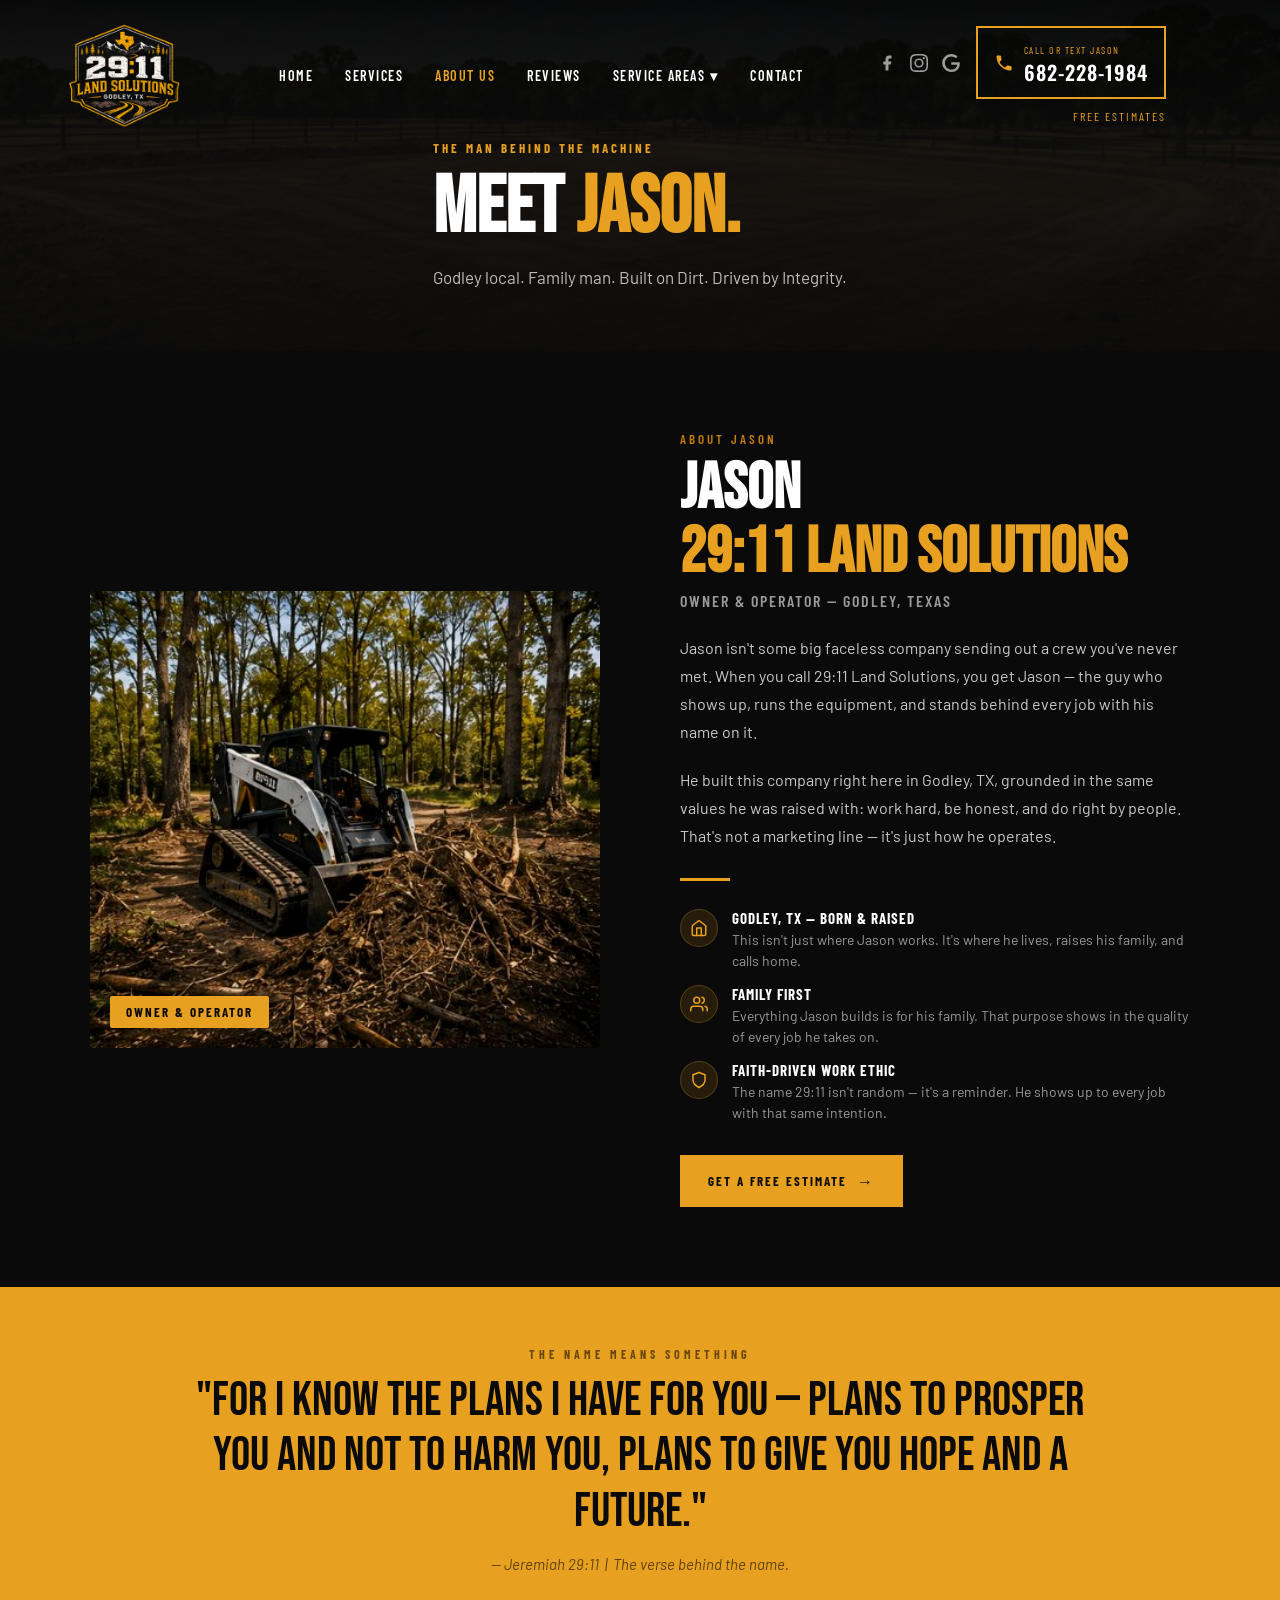
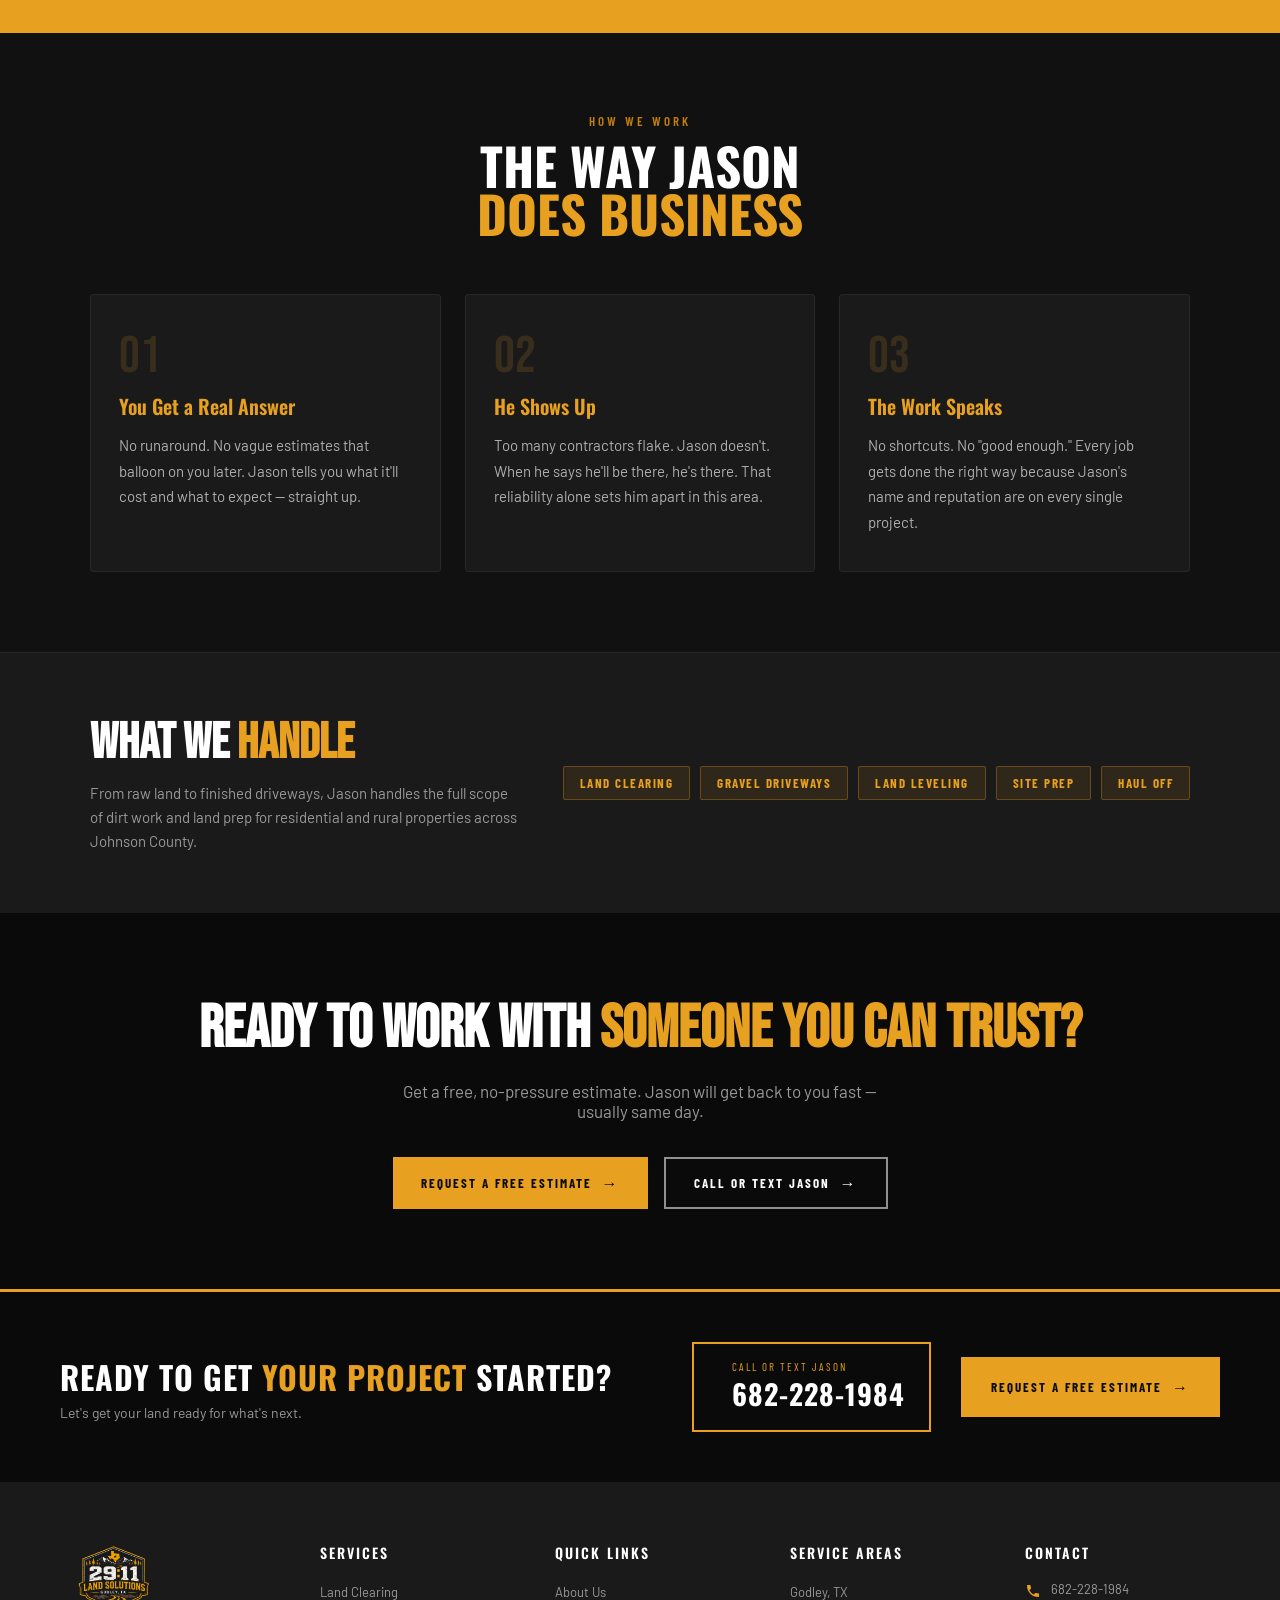
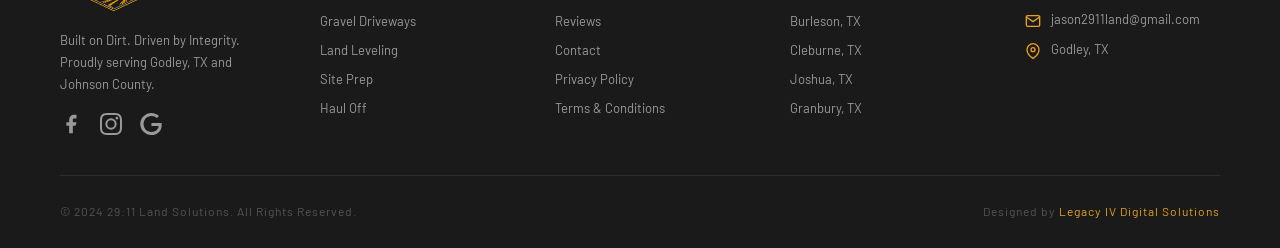
==== commit 6234cbd6: "Add files via upload" ====
--- a/about.html
+++ b/about.html
@@ -4,7 +4,7 @@
   <meta charset="UTF-8" />
   <meta name="viewport" content="width=device-width, initial-scale=1.0"/>
   <title>About Jason & 29:11 Land Solutions | Godley, TX</title>
-  <meta name="description" content="Meet Jason — the owner and operator of 29:11 Land Solutions. A faith-driven family man from Godley, TX dedicated to hard work, honest pricing, and quality land services.">
+  <meta name="description" content="Meet Jason — the man behind 29:11 Land Solutions. Built on Dirt. Driven by Integrity. A Godley, TX local who shows up, works hard, and stands behind every job.">
   <link rel="preconnect" href="https://fonts.googleapis.com">
   <link rel="preconnect" href="https://fonts.gstatic.com" crossorigin>
   <link href="https://fonts.googleapis.com/css2?family=Bebas+Neue&family=Oswald:wght@400;500;600;700&family=Barlow:wght@400;500;600&family=Barlow+Condensed:wght@600;700&display=swap" rel="stylesheet">
@@ -421,7 +421,7 @@
   <div class="page-hero-content">
     <p class="page-hero-label">The Man Behind The Machine</p>
     <h1 class="page-hero-title">Meet <span>Jason.</span></h1>
-    <p class="page-hero-sub">Godley local. Family man. Built his business the same way he does his work — with his hands, his word, and his faith.</p>
+    <p class="page-hero-sub">Godley local. Family man. Built on Dirt. Driven by Integrity.</p>
   </div>
 </section>
 
@@ -557,7 +557,7 @@
   <div class="footer-grid">
     <div class="footer-brand">
       <a href="index.html"><img src="shield.png" alt="29:11 Land Solutions" class="footer-logo"></a>
-      <p class="footer-brand-desc">Proudly serving Godley, TX and surrounding areas with quality land solutions you can count on.</p>
+      <p class="footer-brand-desc">Built on Dirt. Driven by Integrity. Proudly serving Godley, TX and Johnson County.</p>
       <ul class="social-links">
         <li><a href="https://www.facebook.com/profile.php?id=61590363667476" title="Facebook" target="_blank" rel="noopener"><svg viewBox="0 0 24 24" fill="currentColor"><path d="M18 2h-3a5 5 0 0 0-5 5v3H7v4h3v8h4v-8h3l1-4h-4V7a1 1 0 0 1 1-1h3z"/></svg></a></li>
         <li><a href="https://www.instagram.com/2911_land_solutions/" title="Instagram" target="_blank" rel="noopener"><svg viewBox="0 0 24 24" fill="currentColor"><path d="M12 2.163c3.204 0 3.584.012 4.85.07 3.252.148 4.771 1.691 4.919 4.919.058 1.265.069 1.645.069 4.849 0 3.205-.012 3.584-.069 4.849-.149 3.225-1.664 4.771-4.919 4.919-1.266.058-1.644.07-4.85.07-3.204 0-3.584-.012-4.849-.07-3.26-.149-4.771-1.699-4.919-4.92-.058-1.265-.07-1.644-.07-4.849 0-3.204.013-3.583.07-4.849.149-3.227 1.664-4.771 4.919-4.919 1.266-.057 1.645-.069 4.849-.069zm0-2.163c-3.259 0-3.667.014-4.947.072-4.358.2-6.78 2.618-6.98 6.98-.059 1.281-.073 1.689-.073 4.948 0 3.259.014 3.668.072 4.948.2 4.358 2.618 6.78 6.98 6.98 1.281.058 1.689.072 4.948.072 3.259 0 3.668-.014 4.948-.072 4.354-.2 6.782-2.618 6.979-6.98.059-1.28.073-1.689.073-4.948 0-3.259-.014-3.667-.072-4.947-.196-4.354-2.617-6.78-6.979-6.98-1.281-.059-1.69-.073-4.949-.073zm0 5.838a6.162 6.162 0 1 0 0 12.324 6.162 6.162 0 0 0 0-12.324zm0 10.162a4 4 0 1 1 0-8 4 4 0 0 1 0 8zm6.406-11.845a1.44 1.44 0 1 0 0 2.881 1.44 1.44 0 0 0 0-2.881z"/></svg></a></li>
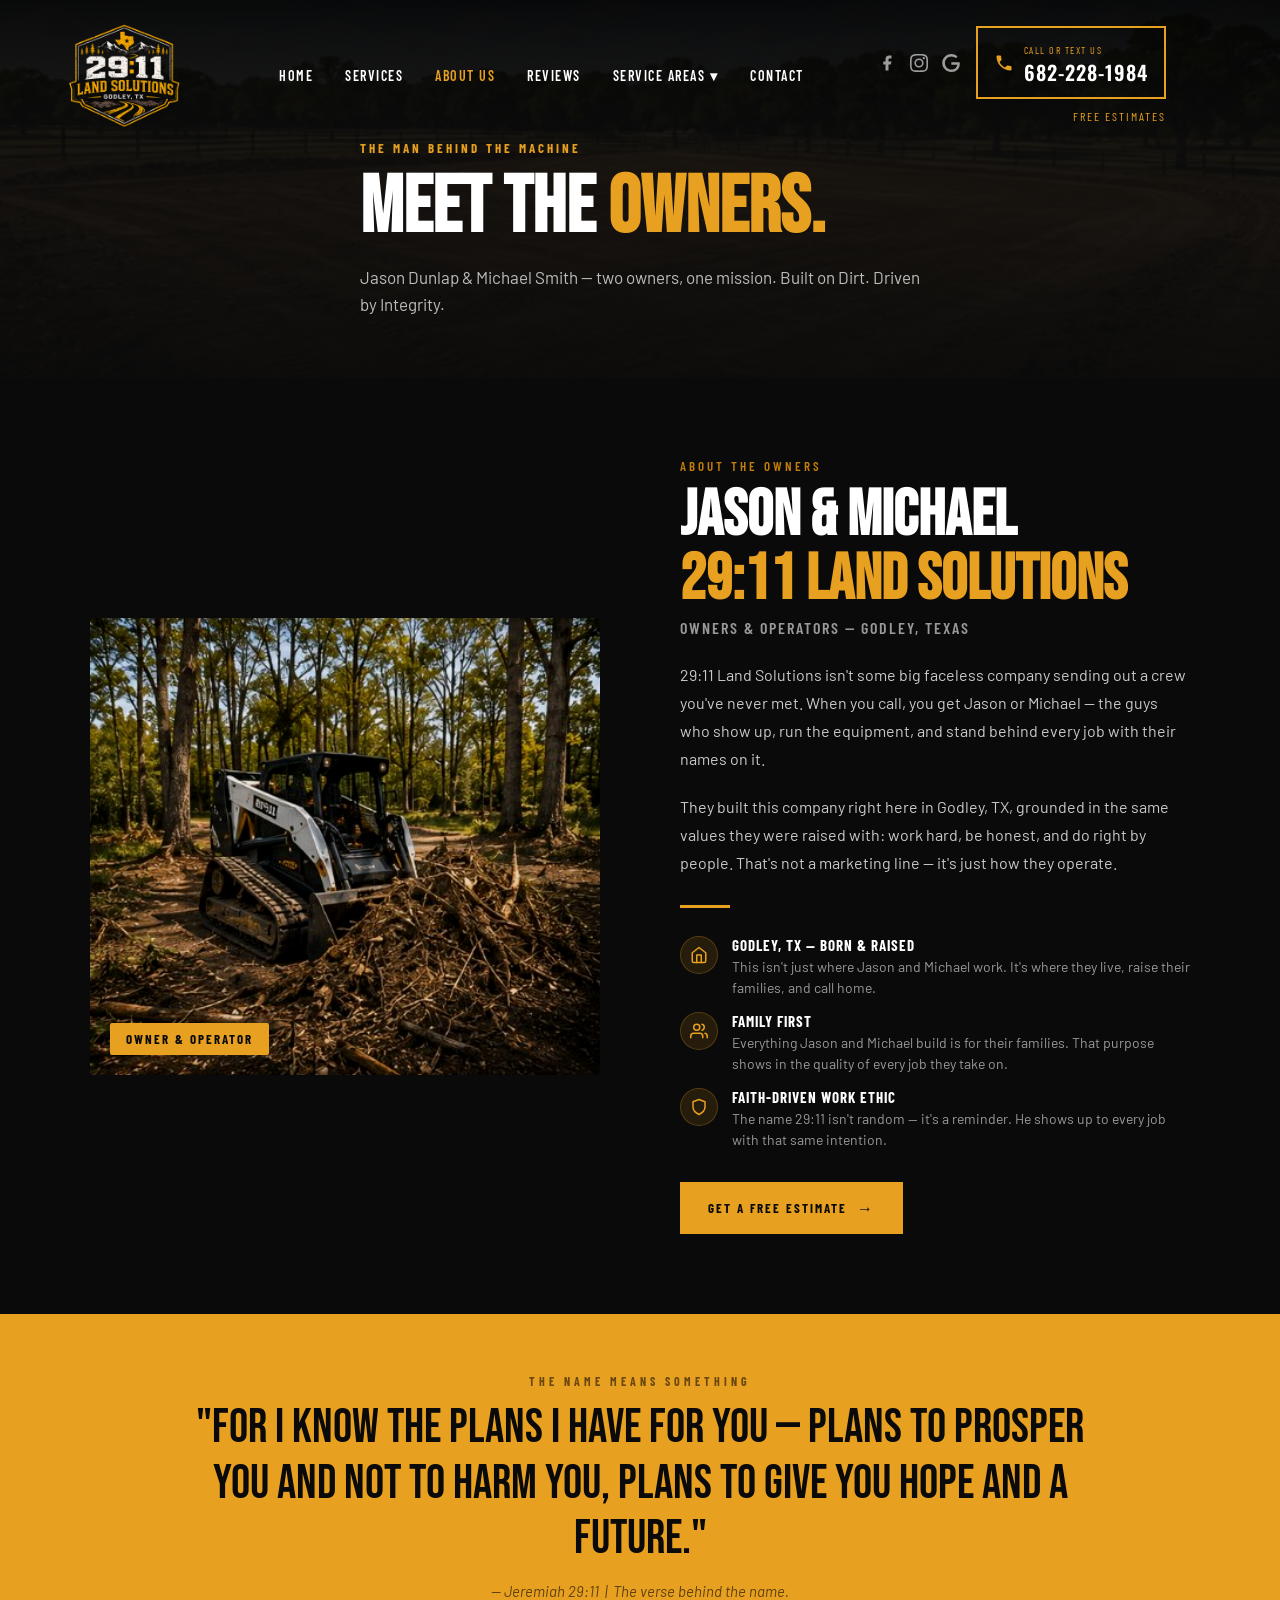
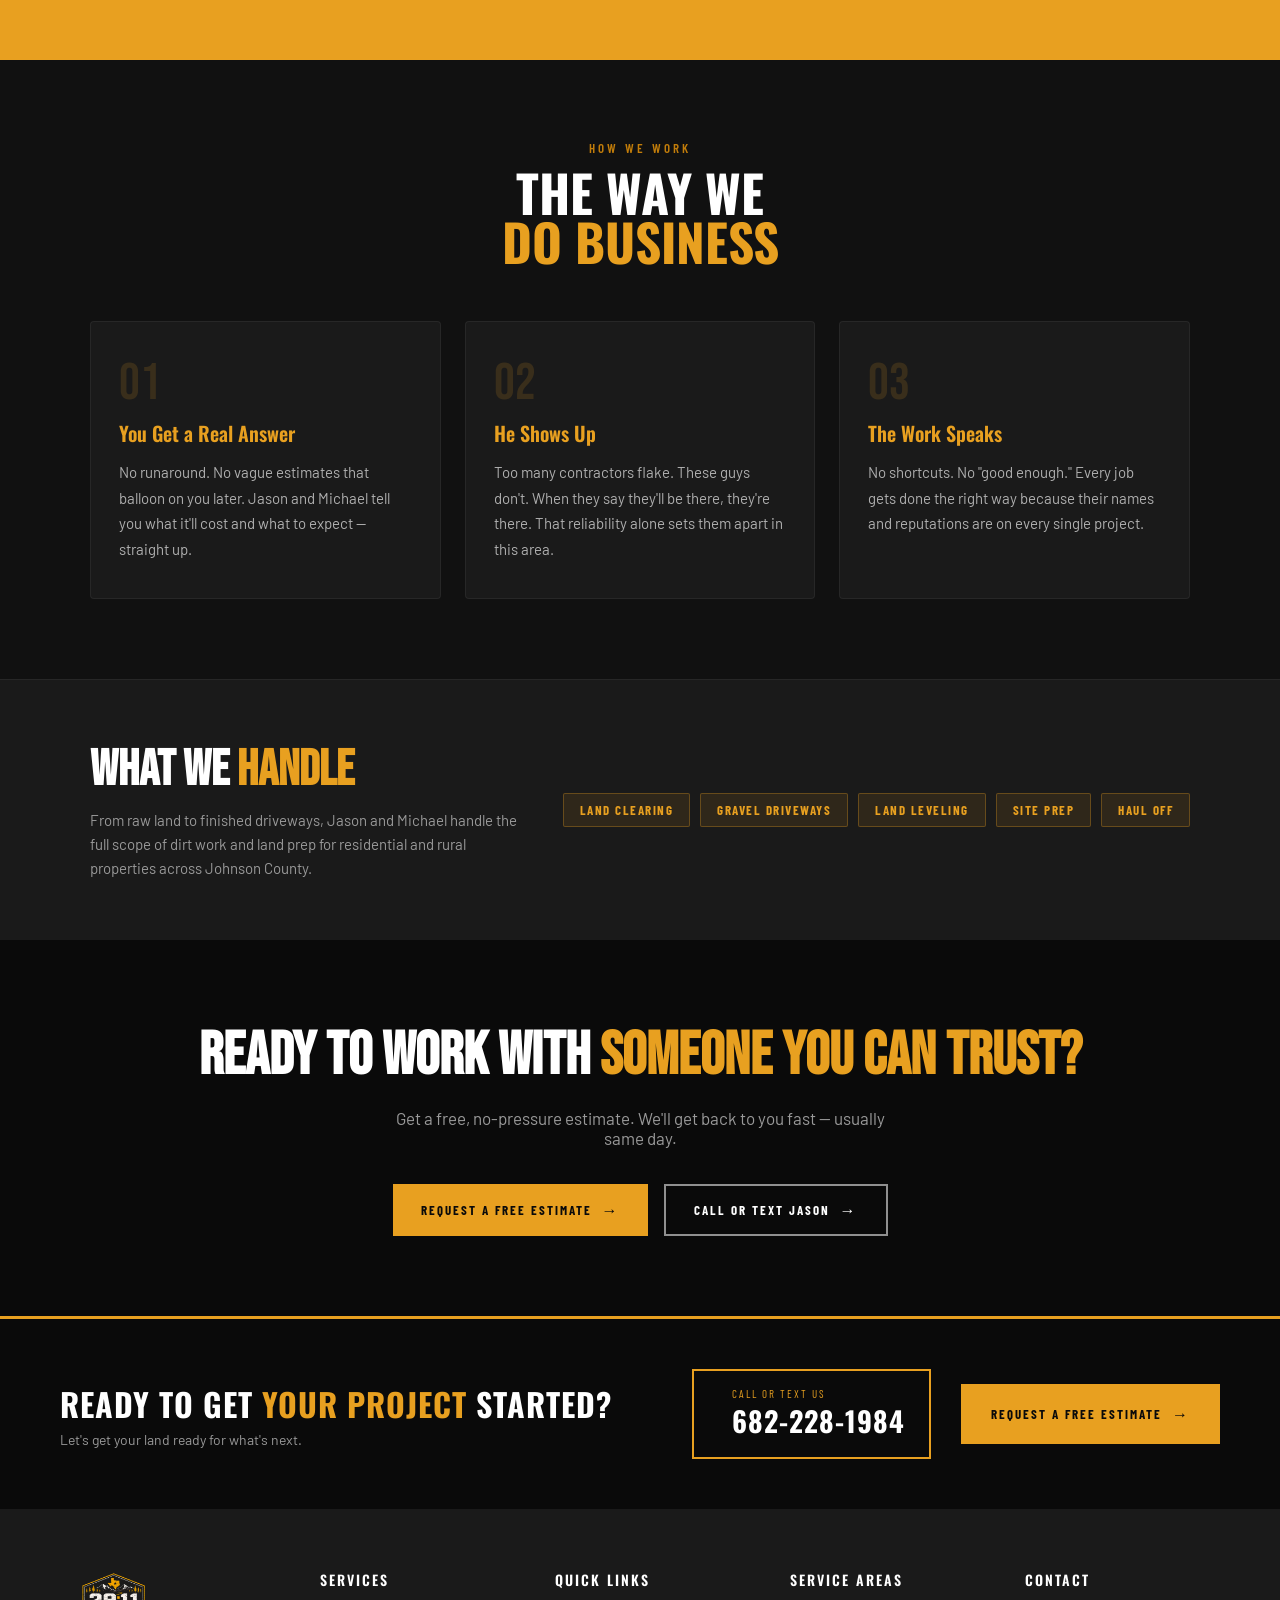
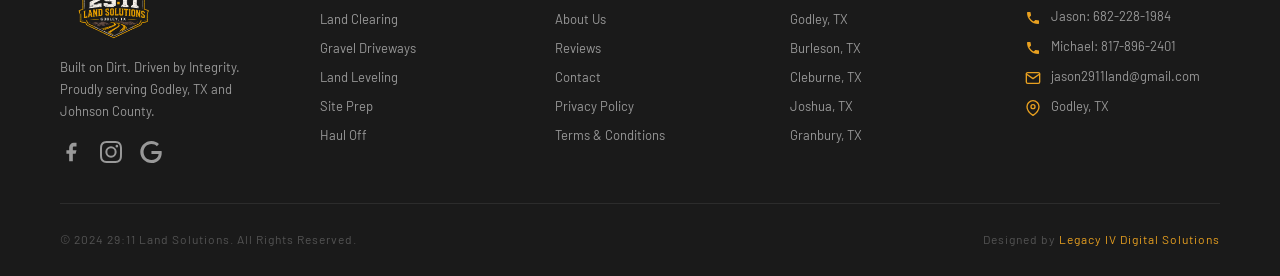
==== commit c6263651: "Add files via upload" ====
--- a/about.html
+++ b/about.html
@@ -3,7 +3,7 @@
 <head>
   <meta charset="UTF-8" />
   <meta name="viewport" content="width=device-width, initial-scale=1.0"/>
-  <title>About Jason & 29:11 Land Solutions | Godley, TX</title>
+  <title>About 29:11 Land Solutions | Jason & Michael | Godley, TX</title>
   <meta name="description" content="Meet Jason — the man behind 29:11 Land Solutions. Built on Dirt. Driven by Integrity. A Godley, TX local who shows up, works hard, and stands behind every job.">
   <link rel="preconnect" href="https://fonts.googleapis.com">
   <link rel="preconnect" href="https://fonts.gstatic.com" crossorigin>
@@ -368,7 +368,7 @@
 
 <a href="tel:6822281984" class="mobile-phone-bar">
   <svg width="16" height="16" viewBox="0 0 24 24" fill="currentColor"><path d="M6.62 10.79c1.44 2.83 3.76 5.14 6.59 6.59l2.2-2.2c.27-.27.67-.36 1.02-.24 1.12.37 2.33.57 3.57.57.55 0 1 .45 1 1V20c0 .55-.45 1-1 1-9.39 0-17-7.61-17-17 0-.55.45-1 1-1h3.5c.55 0 1 .45 1 1 0 1.25.2 2.45.57 3.57.11.35.03.74-.25 1.02l-2.2 2.2z"/></svg>
-  Call or Text Jason — 682-228-1984
+  Jason: 682-228-1984 · Michael: 817-896-2401
 </a>
 
 <nav>
@@ -399,7 +399,7 @@
       </ul>
       <a href="tel:6822281984" class="nav-cta">
         <svg class="nav-phone-svg" viewBox="0 0 24 24" fill="currentColor"><path d="M6.62 10.79c1.44 2.83 3.76 5.14 6.59 6.59l2.2-2.2c.27-.27.67-.36 1.02-.24 1.12.37 2.33.57 3.57.57.55 0 1 .45 1 1V20c0 .55-.45 1-1 1-9.39 0-17-7.61-17-17 0-.55.45-1 1-1h3.5c.55 0 1 .45 1 1 0 1.25.2 2.45.57 3.57.11.35.03.74-.25 1.02l-2.2 2.2z"/></svg>
-        <div><span class="nav-cta-label">Call or Text Jason</span><br><span class="nav-cta-number">682-228-1984</span></div>
+        <div><span class="nav-cta-label">Call or Text Us</span><br><span class="nav-cta-number">682-228-1984</span></div>
       </a>
     </div>
     <span class="nav-free-est">Free Estimates</span>
@@ -420,8 +420,8 @@
   <div class="page-hero-overlay"></div>
   <div class="page-hero-content">
     <p class="page-hero-label">The Man Behind The Machine</p>
-    <h1 class="page-hero-title">Meet <span>Jason.</span></h1>
-    <p class="page-hero-sub">Godley local. Family man. Built on Dirt. Driven by Integrity.</p>
+    <h1 class="page-hero-title">Meet the <span>Owners.</span></h1>
+    <p class="page-hero-sub">Jason Dunlap & Michael Smith — two owners, one mission. Built on Dirt. Driven by Integrity.</p>
   </div>
 </section>
 
@@ -436,11 +436,11 @@
       <div class="about-photo-accent"></div>
     </div>
     <div class="about-text-col">
-      <p class="section-label">About Jason</p>
-      <h2 class="about-name-heading">Jason<br><span>29:11 Land Solutions</span></h2>
-      <p class="about-role">Owner & Operator — Godley, Texas</p>
-      <p class="about-body">Jason isn't some big faceless company sending out a crew you've never met. When you call 29:11 Land Solutions, you get Jason — the guy who shows up, runs the equipment, and stands behind every job with his name on it.</p>
-      <p class="about-body">He built this company right here in Godley, TX, grounded in the same values he was raised with: work hard, be honest, and do right by people. That's not a marketing line — it's just how he operates.</p>
+      <p class="section-label">About the Owners</p>
+      <h2 class="about-name-heading">Jason & Michael<br><span>29:11 Land Solutions</span></h2>
+      <p class="about-role">Owners & Operators — Godley, Texas</p>
+      <p class="about-body">29:11 Land Solutions isn't some big faceless company sending out a crew you've never met. When you call, you get Jason or Michael — the guys who show up, run the equipment, and stand behind every job with their names on it.</p>
+      <p class="about-body">They built this company right here in Godley, TX, grounded in the same values they were raised with: work hard, be honest, and do right by people. That's not a marketing line — it's just how they operate.</p>
       <div class="about-divider"></div>
       <div class="about-traits">
         <div class="about-trait">
@@ -449,7 +449,7 @@
           </div>
           <div class="about-trait-text">
             <strong>Godley, TX — Born & Raised</strong>
-            <p>This isn't just where Jason works. It's where he lives, raises his family, and calls home.</p>
+            <p>This isn't just where Jason and Michael work. It's where they live, raise their families, and call home.</p>
           </div>
         </div>
         <div class="about-trait">
@@ -458,7 +458,7 @@
           </div>
           <div class="about-trait-text">
             <strong>Family First</strong>
-            <p>Everything Jason builds is for his family. That purpose shows in the quality of every job he takes on.</p>
+            <p>Everything Jason and Michael build is for their families. That purpose shows in the quality of every job they take on.</p>
           </div>
         </div>
         <div class="about-trait">
@@ -490,23 +490,23 @@
   <div class="values-inner">
     <div class="values-header">
       <p class="section-label">How We Work</p>
-      <h2 class="section-heading">The Way Jason<br><span class="text-gold">Does Business</span></h2>
+      <h2 class="section-heading">The Way We<br><span class="text-gold">Do Business</span></h2>
     </div>
     <div class="values-grid">
       <div class="value-card">
         <div class="value-number">01</div>
         <div class="value-title">You Get a Real Answer</div>
-        <p class="value-desc">No runaround. No vague estimates that balloon on you later. Jason tells you what it'll cost and what to expect — straight up.</p>
+        <p class="value-desc">No runaround. No vague estimates that balloon on you later. Jason and Michael tell you what it'll cost and what to expect — straight up.</p>
       </div>
       <div class="value-card">
         <div class="value-number">02</div>
         <div class="value-title">He Shows Up</div>
-        <p class="value-desc">Too many contractors flake. Jason doesn't. When he says he'll be there, he's there. That reliability alone sets him apart in this area.</p>
+        <p class="value-desc">Too many contractors flake. These guys don't. When they say they'll be there, they're there. That reliability alone sets them apart in this area.</p>
       </div>
       <div class="value-card">
         <div class="value-number">03</div>
         <div class="value-title">The Work Speaks</div>
-        <p class="value-desc">No shortcuts. No "good enough." Every job gets done the right way because Jason's name and reputation are on every single project.</p>
+        <p class="value-desc">No shortcuts. No "good enough." Every job gets done the right way because their names and reputations are on every single project.</p>
       </div>
     </div>
   </div>
@@ -517,7 +517,7 @@
   <div class="services-strip-inner">
     <div class="services-strip-text">
       <h2>What We <span>Handle</span></h2>
-      <p>From raw land to finished driveways, Jason handles the full scope of dirt work and land prep for residential and rural properties across Johnson County.</p>
+      <p>From raw land to finished driveways, Jason and Michael handle the full scope of dirt work and land prep for residential and rural properties across Johnson County.</p>
     </div>
     <div class="services-strip-pills">
       <span class="service-pill">Land Clearing</span>
@@ -532,7 +532,7 @@
 <!-- CTA -->
 <section class="about-cta">
   <h2>Ready to Work With <span>Someone You Can Trust?</span></h2>
-  <p>Get a free, no-pressure estimate. Jason will get back to you fast — usually same day.</p>
+  <p>Get a free, no-pressure estimate. We'll get back to you fast — usually same day.</p>
   <div class="about-cta-btns">
     <a href="index.html#contact-form" class="btn-primary">Request a Free Estimate <span class="arrow">→</span></a>
     <a href="tel:6822281984" class="btn-secondary">Call or Text Jason <span class="arrow">→</span></a>
@@ -547,7 +547,7 @@
   </div>
   <a href="tel:6822281984" class="cta-phone-block">
     <svg class="cta-phone-icon" viewBox="0 0 24 24" fill="currentColor"><path d="M6.62 10.79c1.44 2.83 3.76 5.14 6.59 6.59l2.2-2.2c.27-.27.67-.36 1.02-.24 1.12.37 2.33.57 3.57.57.55 0 1 .45 1 1V20c0 .55-.45 1-1 1-9.39 0-17-7.61-17-17 0-.55.45-1 1-1h3.5c.55 0 1 .45 1 1 0 1.25.2 2.45.57 3.57.11.35.03.74-.25 1.02l-2.2 2.2z"/></svg>
-    <div><div class="cta-phone-label">Call or Text Jason</div><div class="cta-phone-number">682-228-1984</div></div>
+    <div><div class="cta-phone-label">Call or Text Us</div><div class="cta-phone-number">682-228-1984</div></div>
   </a>
   <a href="index.html#contact-form" class="btn-primary cta-btn-large">Request a Free Estimate <span class="arrow">→</span></a>
 </section>
@@ -567,7 +567,7 @@
     <div><div class="footer-col-title">Services</div><ul class="footer-links"><li><a href="index.html#services">Land Clearing</a></li><li><a href="index.html#services">Gravel Driveways</a></li><li><a href="index.html#services">Land Leveling</a></li><li><a href="index.html#services">Site Prep</a></li><li><a href="index.html#services">Haul Off</a></li></ul></div>
     <div><div class="footer-col-title">Quick Links</div><ul class="footer-links"><li><a href="about.html">About Us</a></li><li><a href="reviews.html">Reviews</a></li><li><a href="index.html#contact-form">Contact</a></li><li><a href="privacy-policy.html">Privacy Policy</a></li><li><a href="terms.html">Terms &amp; Conditions</a></li></ul></div>
     <div><div class="footer-col-title">Service Areas</div><ul class="footer-links"><li><a href="godley.html">Godley, TX</a></li><li><a href="burleson.html">Burleson, TX</a></li><li><a href="cleburne.html">Cleburne, TX</a></li><li><a href="joshua.html">Joshua, TX</a></li><li><a href="granbury.html">Granbury, TX</a></li></ul></div>
-    <div><div class="footer-col-title">Contact</div><div class="footer-contact-item"><svg class="icon-svg" viewBox="0 0 24 24" fill="currentColor"><path d="M6.62 10.79c1.44 2.83 3.76 5.14 6.59 6.59l2.2-2.2c.27-.27.67-.36 1.02-.24 1.12.37 2.33.57 3.57.57.55 0 1 .45 1 1V20c0 .55-.45 1-1 1-9.39 0-17-7.61-17-17 0-.55.45-1 1-1h3.5c.55 0 1 .45 1 1 0 1.25.2 2.45.57 3.57.11.35.03.74-.25 1.02l-2.2 2.2z"/></svg><span>682-228-1984</span></div><div class="footer-contact-item"><svg class="icon-svg" viewBox="0 0 24 24" fill="none" stroke="currentColor" stroke-width="2" stroke-linecap="round" stroke-linejoin="round"><path d="M4 4h16c1.1 0 2 .9 2 2v12c0 1.1-.9 2-2 2H4c-1.1 0-2-.9-2-2V6c0-1.1.9-2 2-2z"/><polyline points="22,6 12,13 2,6"/></svg><span>jason2911land@gmail.com</span></div><div class="footer-contact-item"><svg class="icon-svg" viewBox="0 0 24 24" fill="none" stroke="currentColor" stroke-width="2" stroke-linecap="round" stroke-linejoin="round"><path d="M21 10c0 7-9 13-9 13s-9-6-9-13a9 9 0 0 1 18 0z"/><circle cx="12" cy="10" r="3"/></svg><span>Godley, TX</span></div></div>
+    <div><div class="footer-col-title">Contact</div><div class="footer-contact-item"><svg class="icon-svg" viewBox="0 0 24 24" fill="currentColor"><path d="M6.62 10.79c1.44 2.83 3.76 5.14 6.59 6.59l2.2-2.2c.27-.27.67-.36 1.02-.24 1.12.37 2.33.57 3.57.57.55 0 1 .45 1 1V20c0 .55-.45 1-1 1-9.39 0-17-7.61-17-17 0-.55.45-1 1-1h3.5c.55 0 1 .45 1 1 0 1.25.2 2.45.57 3.57.11.35.03.74-.25 1.02l-2.2 2.2z"/></svg><span>Jason: 682-228-1984</span></div><div class="footer-contact-item"><svg class="icon-svg" viewBox="0 0 24 24" fill="currentColor"><path d="M6.62 10.79c1.44 2.83 3.76 5.14 6.59 6.59l2.2-2.2c.27-.27.67-.36 1.02-.24 1.12.37 2.33.57 3.57.57.55 0 1 .45 1 1V20c0 .55-.45 1-1 1-9.39 0-17-7.61-17-17 0-.55.45-1 1-1h3.5c.55 0 1 .45 1 1 0 1.25.2 2.45.57 3.57.11.35.03.74-.25 1.02l-2.2 2.2z"/></svg><span>Michael: 817-896-2401</span></div><div class="footer-contact-item"><svg class="icon-svg" viewBox="0 0 24 24" fill="none" stroke="currentColor" stroke-width="2" stroke-linecap="round" stroke-linejoin="round"><path d="M4 4h16c1.1 0 2 .9 2 2v12c0 1.1-.9 2-2 2H4c-1.1 0-2-.9-2-2V6c0-1.1.9-2 2-2z"/><polyline points="22,6 12,13 2,6"/></svg><span>jason2911land@gmail.com</span></div><div class="footer-contact-item"><svg class="icon-svg" viewBox="0 0 24 24" fill="none" stroke="currentColor" stroke-width="2" stroke-linecap="round" stroke-linejoin="round"><path d="M21 10c0 7-9 13-9 13s-9-6-9-13a9 9 0 0 1 18 0z"/><circle cx="12" cy="10" r="3"/></svg><span>Godley, TX</span></div></div>
   </div>
   <div class="footer-bottom">
     <div class="footer-bottom-left">© 2024 29:11 Land Solutions. All Rights Reserved.</div>
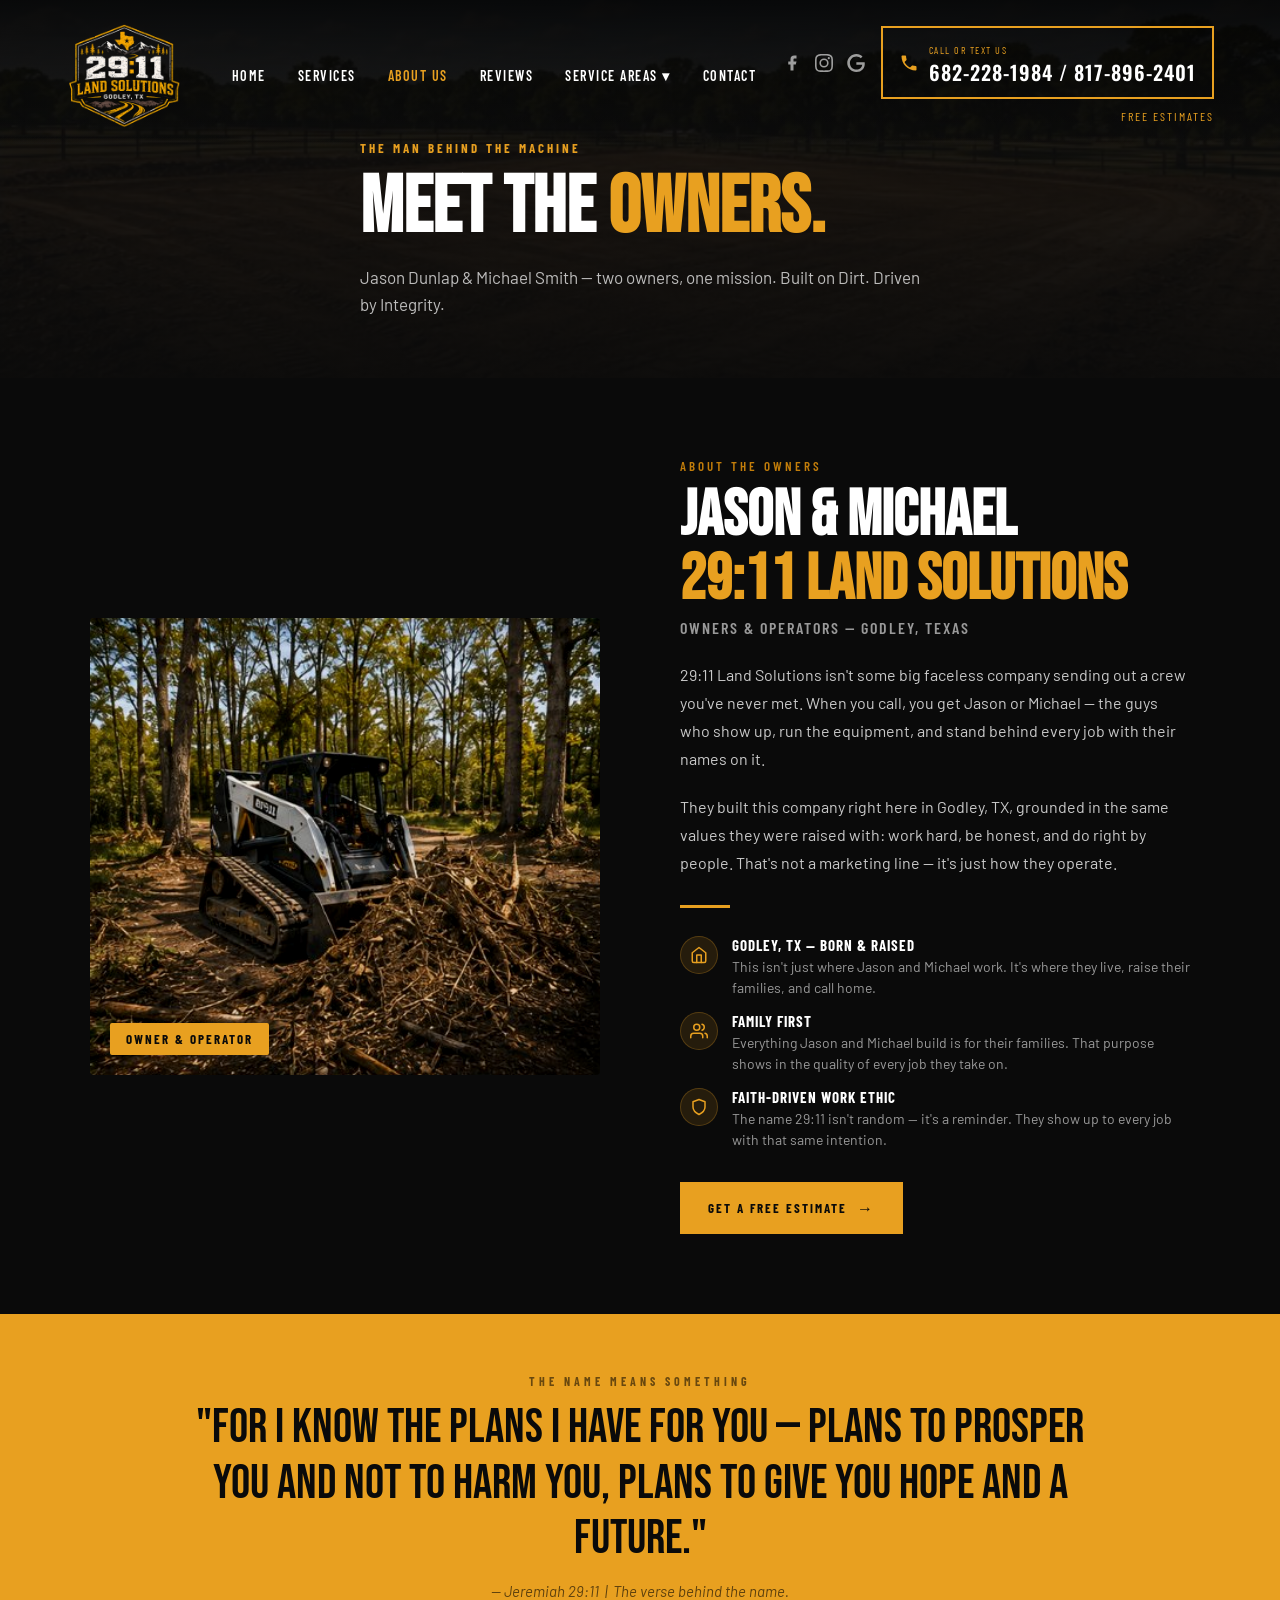
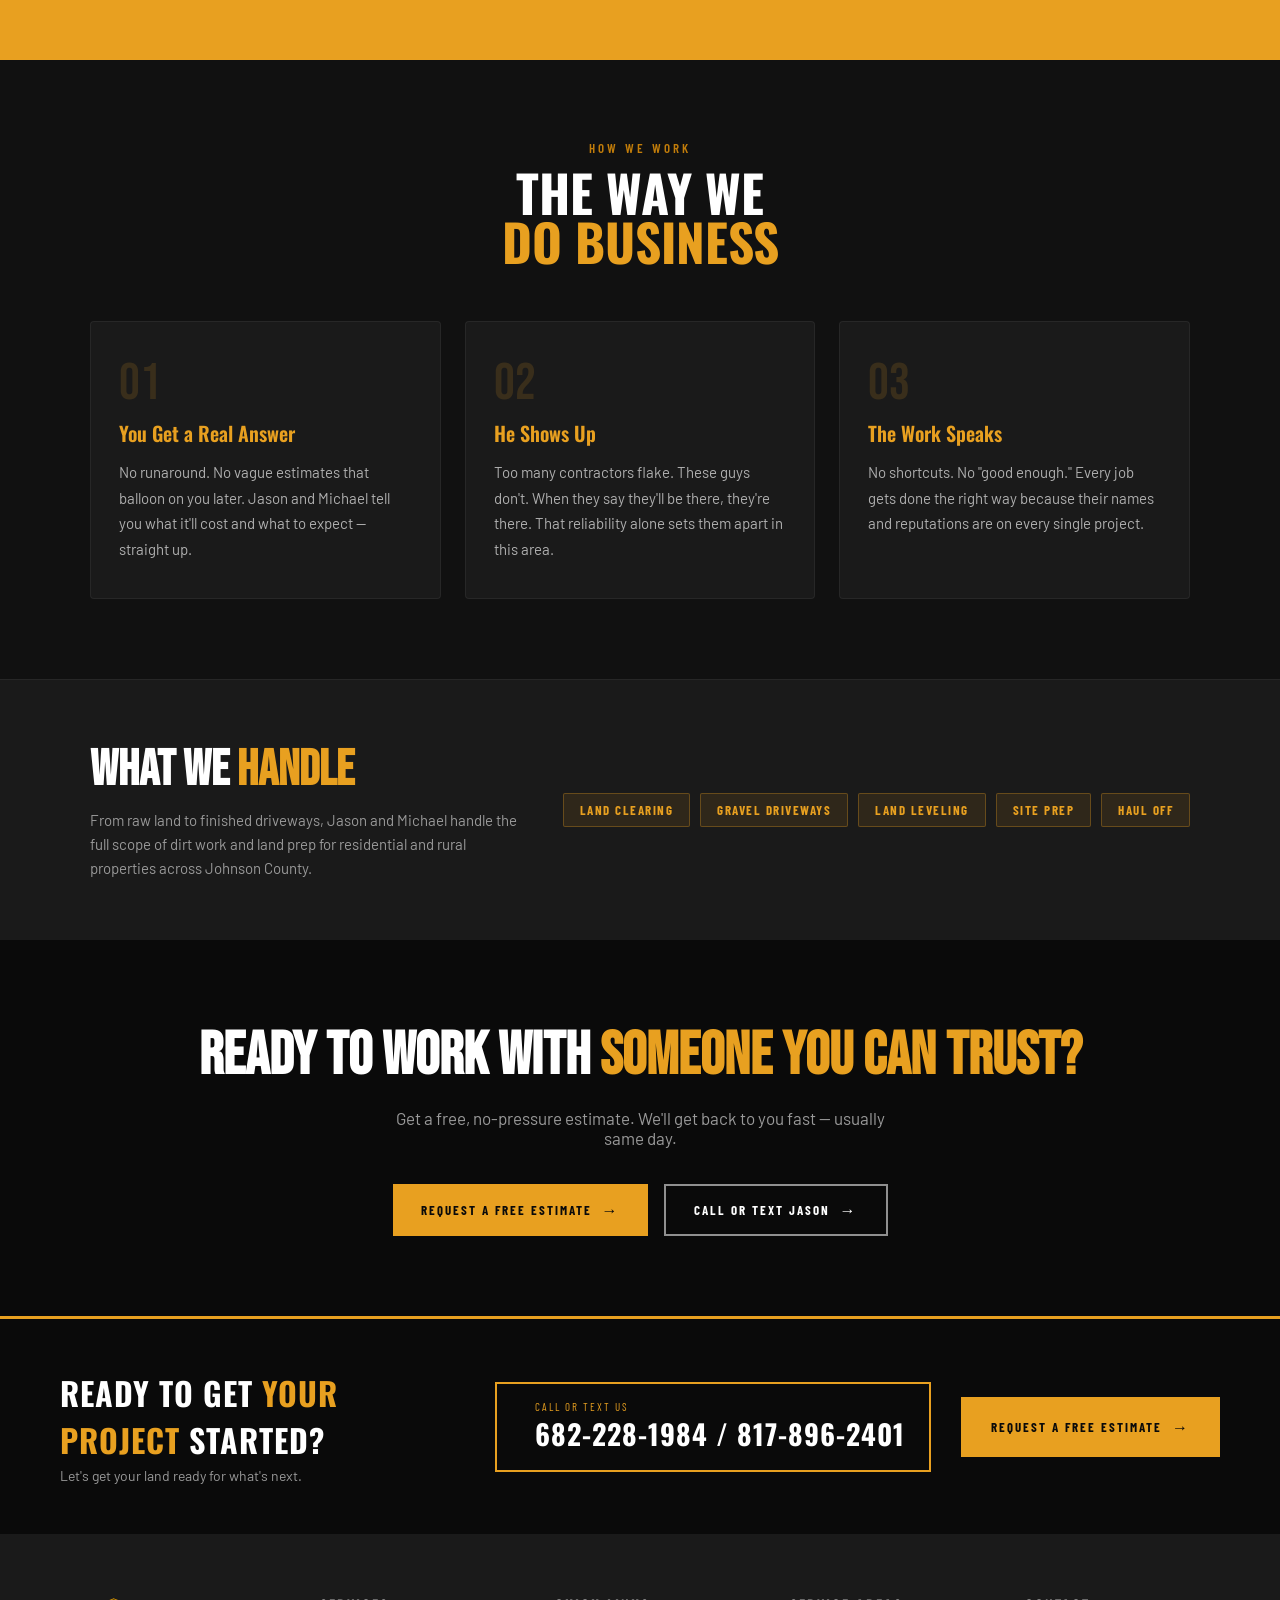
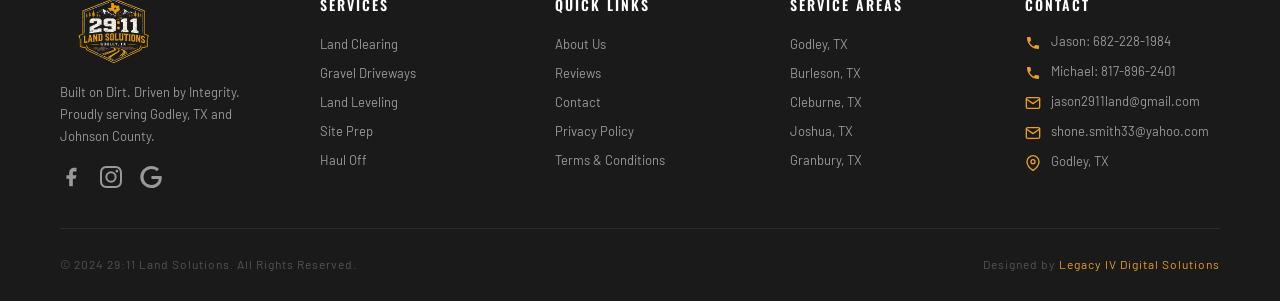
==== commit f1b9965a: "Add files via upload" ====
--- a/about.html
+++ b/about.html
@@ -399,7 +399,7 @@
       </ul>
       <a href="tel:6822281984" class="nav-cta">
         <svg class="nav-phone-svg" viewBox="0 0 24 24" fill="currentColor"><path d="M6.62 10.79c1.44 2.83 3.76 5.14 6.59 6.59l2.2-2.2c.27-.27.67-.36 1.02-.24 1.12.37 2.33.57 3.57.57.55 0 1 .45 1 1V20c0 .55-.45 1-1 1-9.39 0-17-7.61-17-17 0-.55.45-1 1-1h3.5c.55 0 1 .45 1 1 0 1.25.2 2.45.57 3.57.11.35.03.74-.25 1.02l-2.2 2.2z"/></svg>
-        <div><span class="nav-cta-label">Call or Text Us</span><br><span class="nav-cta-number">682-228-1984</span></div>
+        <div><span class="nav-cta-label">Call or Text Us</span><br><span class="nav-cta-number">682-228-1984 / 817-896-2401</span></div>
       </a>
     </div>
     <span class="nav-free-est">Free Estimates</span>
@@ -467,7 +467,7 @@
           </div>
           <div class="about-trait-text">
             <strong>Faith-Driven Work Ethic</strong>
-            <p>The name 29:11 isn't random — it's a reminder. He shows up to every job with that same intention.</p>
+            <p>The name 29:11 isn't random — it's a reminder. They show up to every job with that same intention.</p>
           </div>
         </div>
       </div>
@@ -547,7 +547,7 @@
   </div>
   <a href="tel:6822281984" class="cta-phone-block">
     <svg class="cta-phone-icon" viewBox="0 0 24 24" fill="currentColor"><path d="M6.62 10.79c1.44 2.83 3.76 5.14 6.59 6.59l2.2-2.2c.27-.27.67-.36 1.02-.24 1.12.37 2.33.57 3.57.57.55 0 1 .45 1 1V20c0 .55-.45 1-1 1-9.39 0-17-7.61-17-17 0-.55.45-1 1-1h3.5c.55 0 1 .45 1 1 0 1.25.2 2.45.57 3.57.11.35.03.74-.25 1.02l-2.2 2.2z"/></svg>
-    <div><div class="cta-phone-label">Call or Text Us</div><div class="cta-phone-number">682-228-1984</div></div>
+    <div><div class="cta-phone-label">Call or Text Us</div><div class="cta-phone-number">682-228-1984 / 817-896-2401</div></div>
   </a>
   <a href="index.html#contact-form" class="btn-primary cta-btn-large">Request a Free Estimate <span class="arrow">→</span></a>
 </section>
@@ -567,7 +567,7 @@
     <div><div class="footer-col-title">Services</div><ul class="footer-links"><li><a href="index.html#services">Land Clearing</a></li><li><a href="index.html#services">Gravel Driveways</a></li><li><a href="index.html#services">Land Leveling</a></li><li><a href="index.html#services">Site Prep</a></li><li><a href="index.html#services">Haul Off</a></li></ul></div>
     <div><div class="footer-col-title">Quick Links</div><ul class="footer-links"><li><a href="about.html">About Us</a></li><li><a href="reviews.html">Reviews</a></li><li><a href="index.html#contact-form">Contact</a></li><li><a href="privacy-policy.html">Privacy Policy</a></li><li><a href="terms.html">Terms &amp; Conditions</a></li></ul></div>
     <div><div class="footer-col-title">Service Areas</div><ul class="footer-links"><li><a href="godley.html">Godley, TX</a></li><li><a href="burleson.html">Burleson, TX</a></li><li><a href="cleburne.html">Cleburne, TX</a></li><li><a href="joshua.html">Joshua, TX</a></li><li><a href="granbury.html">Granbury, TX</a></li></ul></div>
-    <div><div class="footer-col-title">Contact</div><div class="footer-contact-item"><svg class="icon-svg" viewBox="0 0 24 24" fill="currentColor"><path d="M6.62 10.79c1.44 2.83 3.76 5.14 6.59 6.59l2.2-2.2c.27-.27.67-.36 1.02-.24 1.12.37 2.33.57 3.57.57.55 0 1 .45 1 1V20c0 .55-.45 1-1 1-9.39 0-17-7.61-17-17 0-.55.45-1 1-1h3.5c.55 0 1 .45 1 1 0 1.25.2 2.45.57 3.57.11.35.03.74-.25 1.02l-2.2 2.2z"/></svg><span>Jason: 682-228-1984</span></div><div class="footer-contact-item"><svg class="icon-svg" viewBox="0 0 24 24" fill="currentColor"><path d="M6.62 10.79c1.44 2.83 3.76 5.14 6.59 6.59l2.2-2.2c.27-.27.67-.36 1.02-.24 1.12.37 2.33.57 3.57.57.55 0 1 .45 1 1V20c0 .55-.45 1-1 1-9.39 0-17-7.61-17-17 0-.55.45-1 1-1h3.5c.55 0 1 .45 1 1 0 1.25.2 2.45.57 3.57.11.35.03.74-.25 1.02l-2.2 2.2z"/></svg><span>Michael: 817-896-2401</span></div><div class="footer-contact-item"><svg class="icon-svg" viewBox="0 0 24 24" fill="none" stroke="currentColor" stroke-width="2" stroke-linecap="round" stroke-linejoin="round"><path d="M4 4h16c1.1 0 2 .9 2 2v12c0 1.1-.9 2-2 2H4c-1.1 0-2-.9-2-2V6c0-1.1.9-2 2-2z"/><polyline points="22,6 12,13 2,6"/></svg><span>jason2911land@gmail.com</span></div><div class="footer-contact-item"><svg class="icon-svg" viewBox="0 0 24 24" fill="none" stroke="currentColor" stroke-width="2" stroke-linecap="round" stroke-linejoin="round"><path d="M21 10c0 7-9 13-9 13s-9-6-9-13a9 9 0 0 1 18 0z"/><circle cx="12" cy="10" r="3"/></svg><span>Godley, TX</span></div></div>
+    <div><div class="footer-col-title">Contact</div><div class="footer-contact-item"><svg class="icon-svg" viewBox="0 0 24 24" fill="currentColor"><path d="M6.62 10.79c1.44 2.83 3.76 5.14 6.59 6.59l2.2-2.2c.27-.27.67-.36 1.02-.24 1.12.37 2.33.57 3.57.57.55 0 1 .45 1 1V20c0 .55-.45 1-1 1-9.39 0-17-7.61-17-17 0-.55.45-1 1-1h3.5c.55 0 1 .45 1 1 0 1.25.2 2.45.57 3.57.11.35.03.74-.25 1.02l-2.2 2.2z"/></svg><span>Jason: 682-228-1984</span></div><div class="footer-contact-item"><svg class="icon-svg" viewBox="0 0 24 24" fill="currentColor"><path d="M6.62 10.79c1.44 2.83 3.76 5.14 6.59 6.59l2.2-2.2c.27-.27.67-.36 1.02-.24 1.12.37 2.33.57 3.57.57.55 0 1 .45 1 1V20c0 .55-.45 1-1 1-9.39 0-17-7.61-17-17 0-.55.45-1 1-1h3.5c.55 0 1 .45 1 1 0 1.25.2 2.45.57 3.57.11.35.03.74-.25 1.02l-2.2 2.2z"/></svg><span>Michael: 817-896-2401</span></div><div class="footer-contact-item"><svg class="icon-svg" viewBox="0 0 24 24" fill="none" stroke="currentColor" stroke-width="2" stroke-linecap="round" stroke-linejoin="round"><path d="M4 4h16c1.1 0 2 .9 2 2v12c0 1.1-.9 2-2 2H4c-1.1 0-2-.9-2-2V6c0-1.1.9-2 2-2z"/><polyline points="22,6 12,13 2,6"/></svg><span>jason2911land@gmail.com</span></div><div class="footer-contact-item"><svg class="icon-svg" viewBox="0 0 24 24" fill="none" stroke="currentColor" stroke-width="2" stroke-linecap="round" stroke-linejoin="round"><path d="M4 4h16c1.1 0 2 .9 2 2v12c0 1.1-.9 2-2 2H4c-1.1 0-2-.9-2-2V6c0-1.1.9-2 2-2z"/><polyline points="22,6 12,13 2,6"/></svg><span>shone.smith33@yahoo.com</span></div><div class="footer-contact-item"><svg class="icon-svg" viewBox="0 0 24 24" fill="none" stroke="currentColor" stroke-width="2" stroke-linecap="round" stroke-linejoin="round"><path d="M21 10c0 7-9 13-9 13s-9-6-9-13a9 9 0 0 1 18 0z"/><circle cx="12" cy="10" r="3"/></svg><span>Godley, TX</span></div></div>
   </div>
   <div class="footer-bottom">
     <div class="footer-bottom-left">© 2024 29:11 Land Solutions. All Rights Reserved.</div>
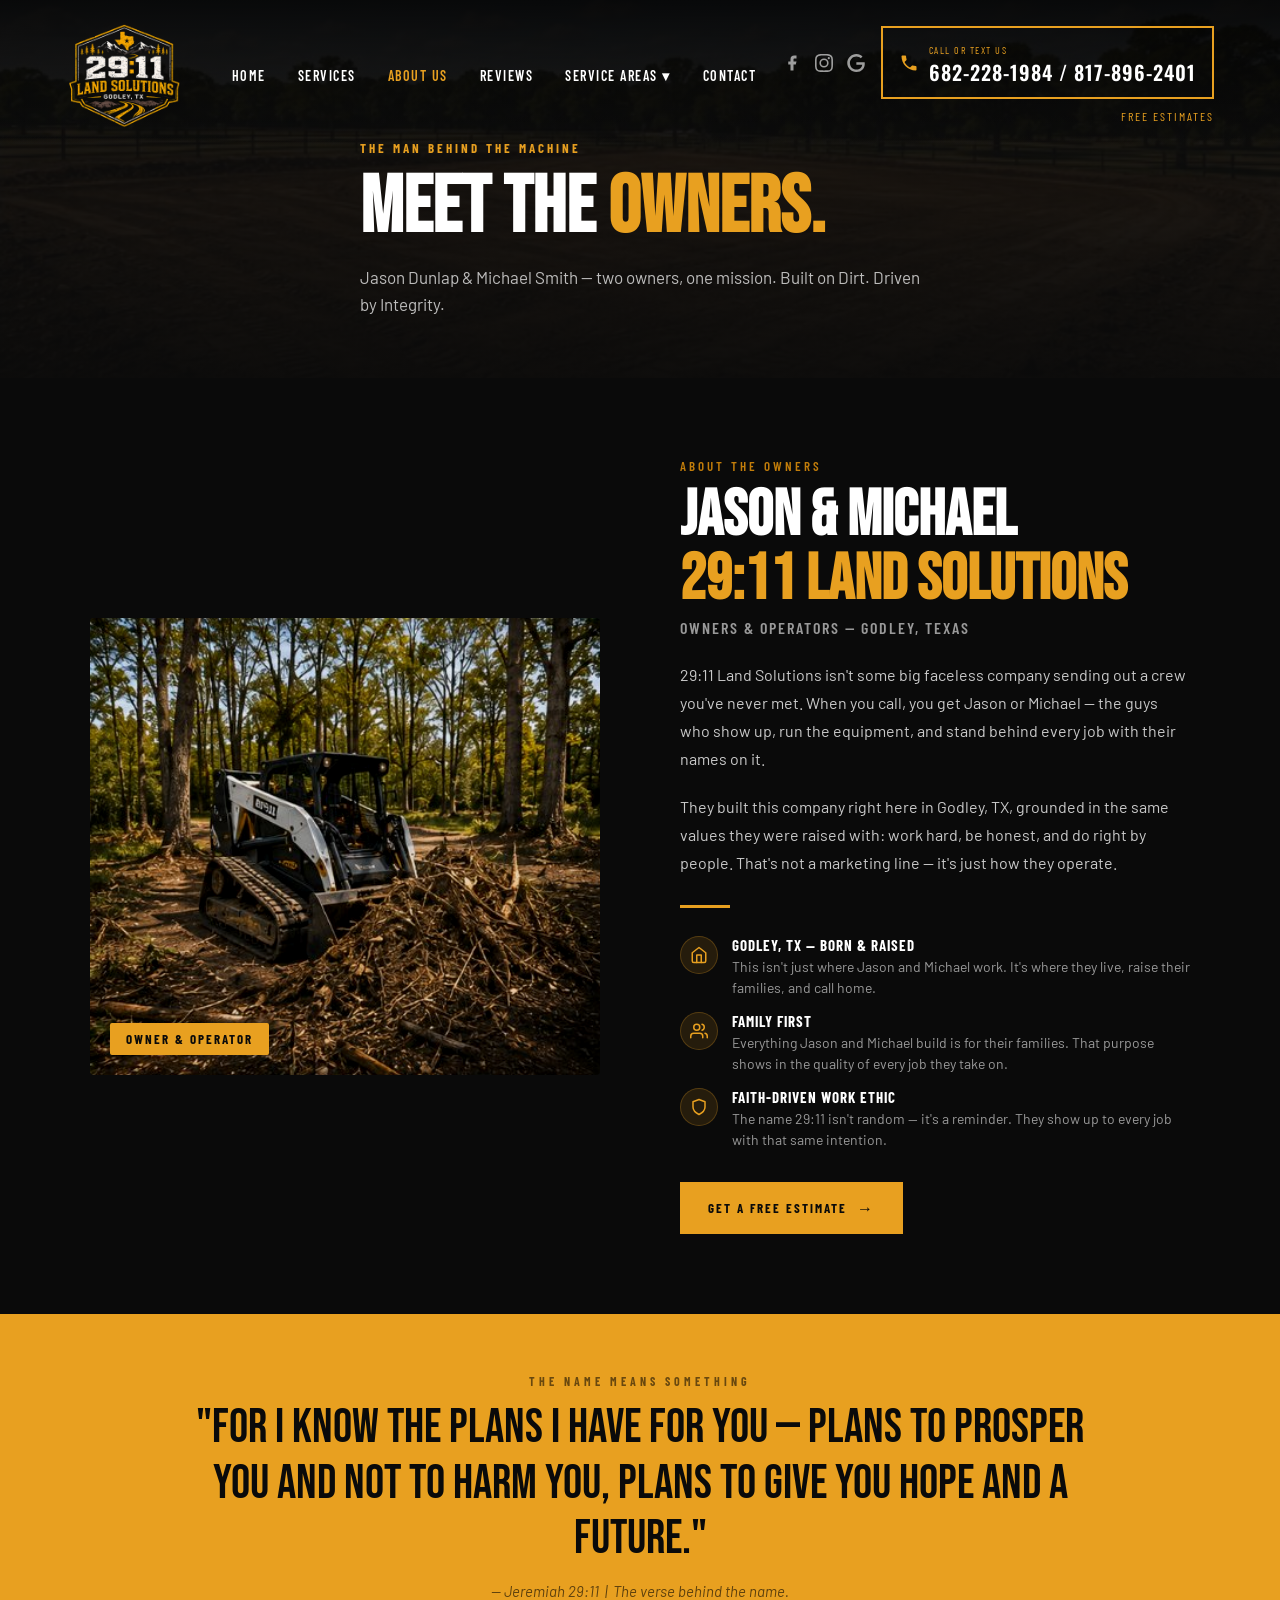
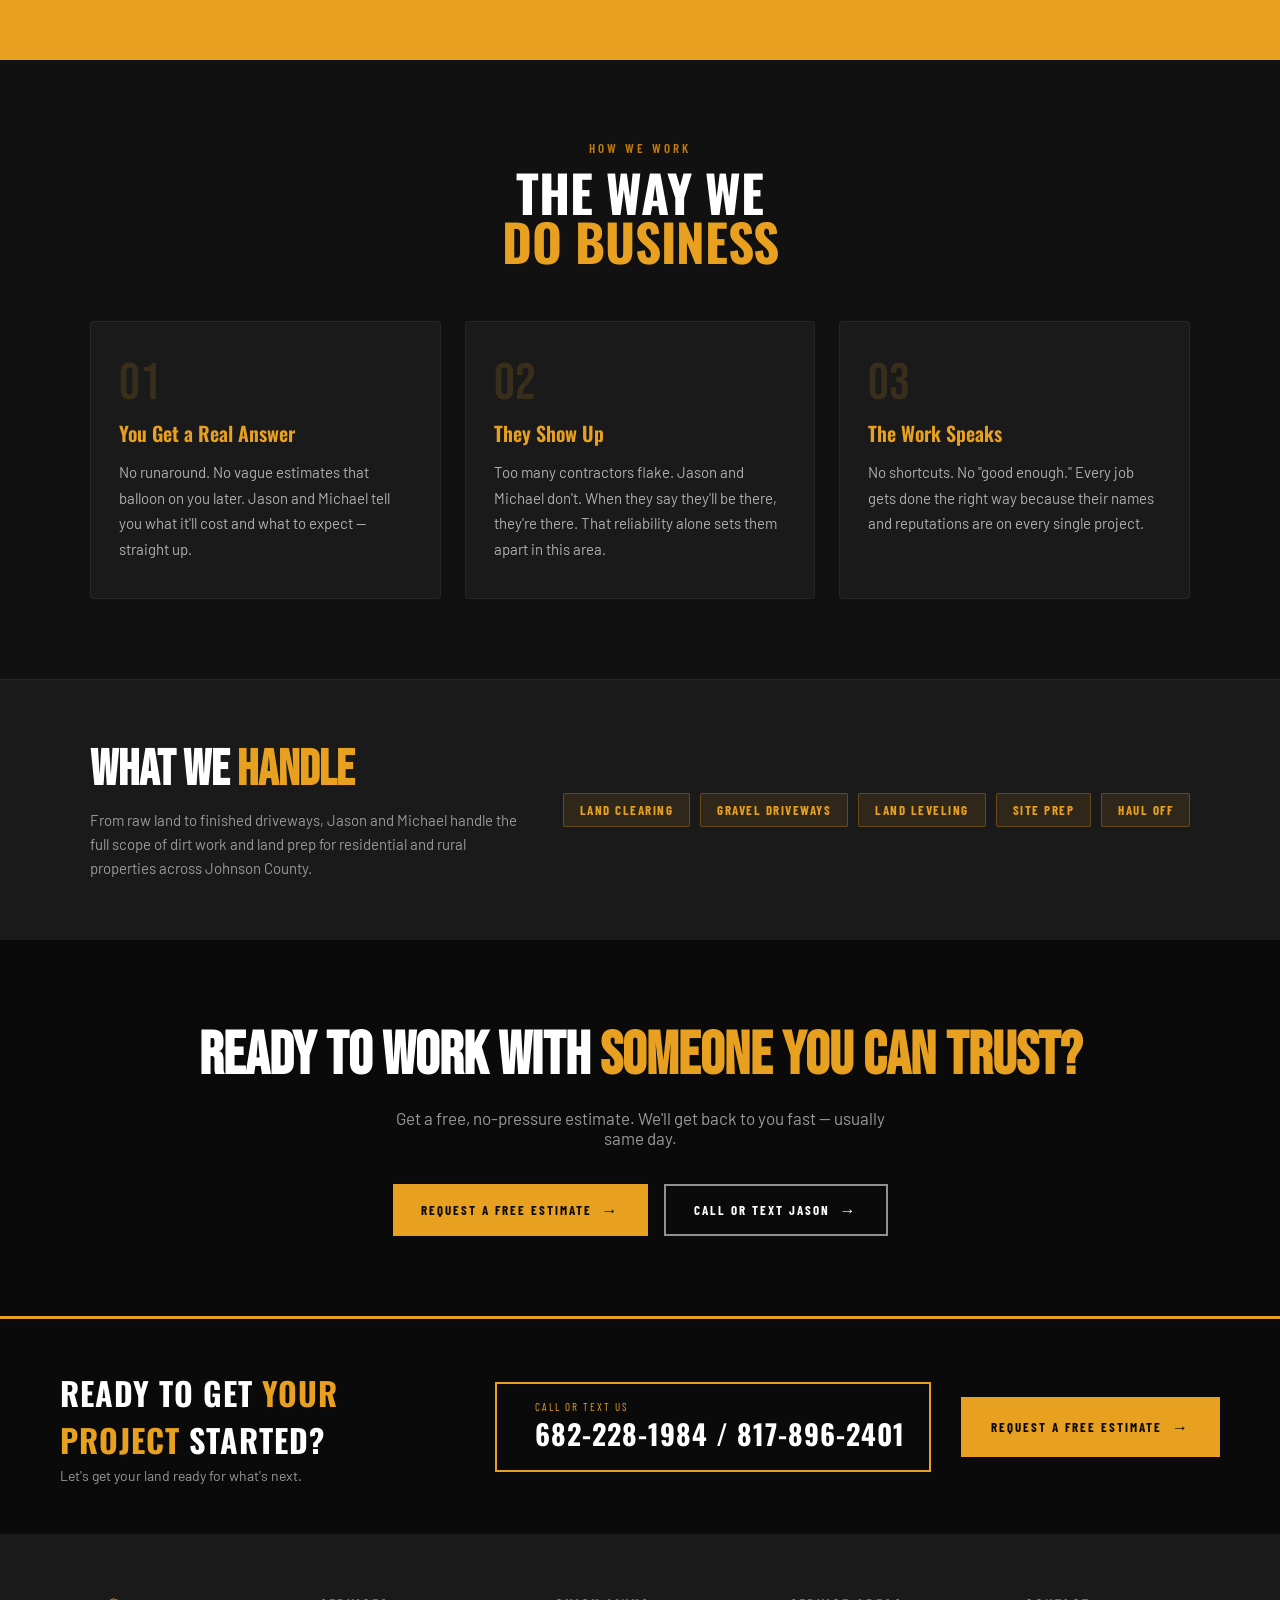
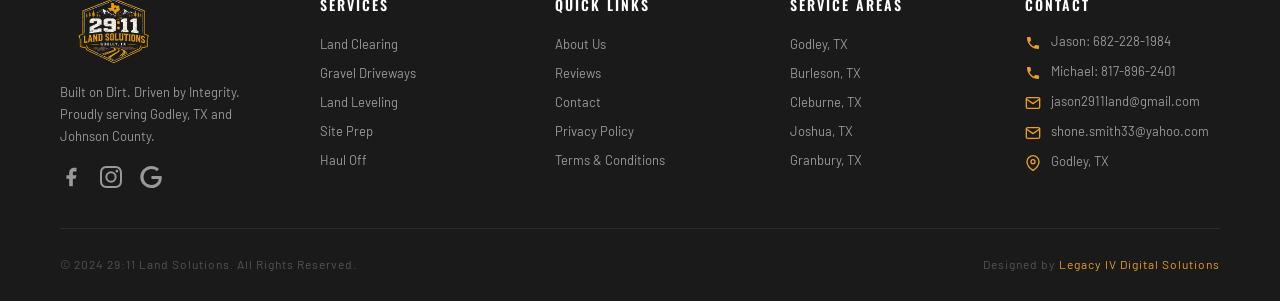
==== commit 126edaca: "Add files via upload" ====
--- a/about.html
+++ b/about.html
@@ -500,8 +500,8 @@
       </div>
       <div class="value-card">
         <div class="value-number">02</div>
-        <div class="value-title">He Shows Up</div>
-        <p class="value-desc">Too many contractors flake. These guys don't. When they say they'll be there, they're there. That reliability alone sets them apart in this area.</p>
+        <div class="value-title">They Show Up</div>
+        <p class="value-desc">Too many contractors flake. Jason and Michael don't. When they say they'll be there, they're there. That reliability alone sets them apart in this area.</p>
       </div>
       <div class="value-card">
         <div class="value-number">03</div>
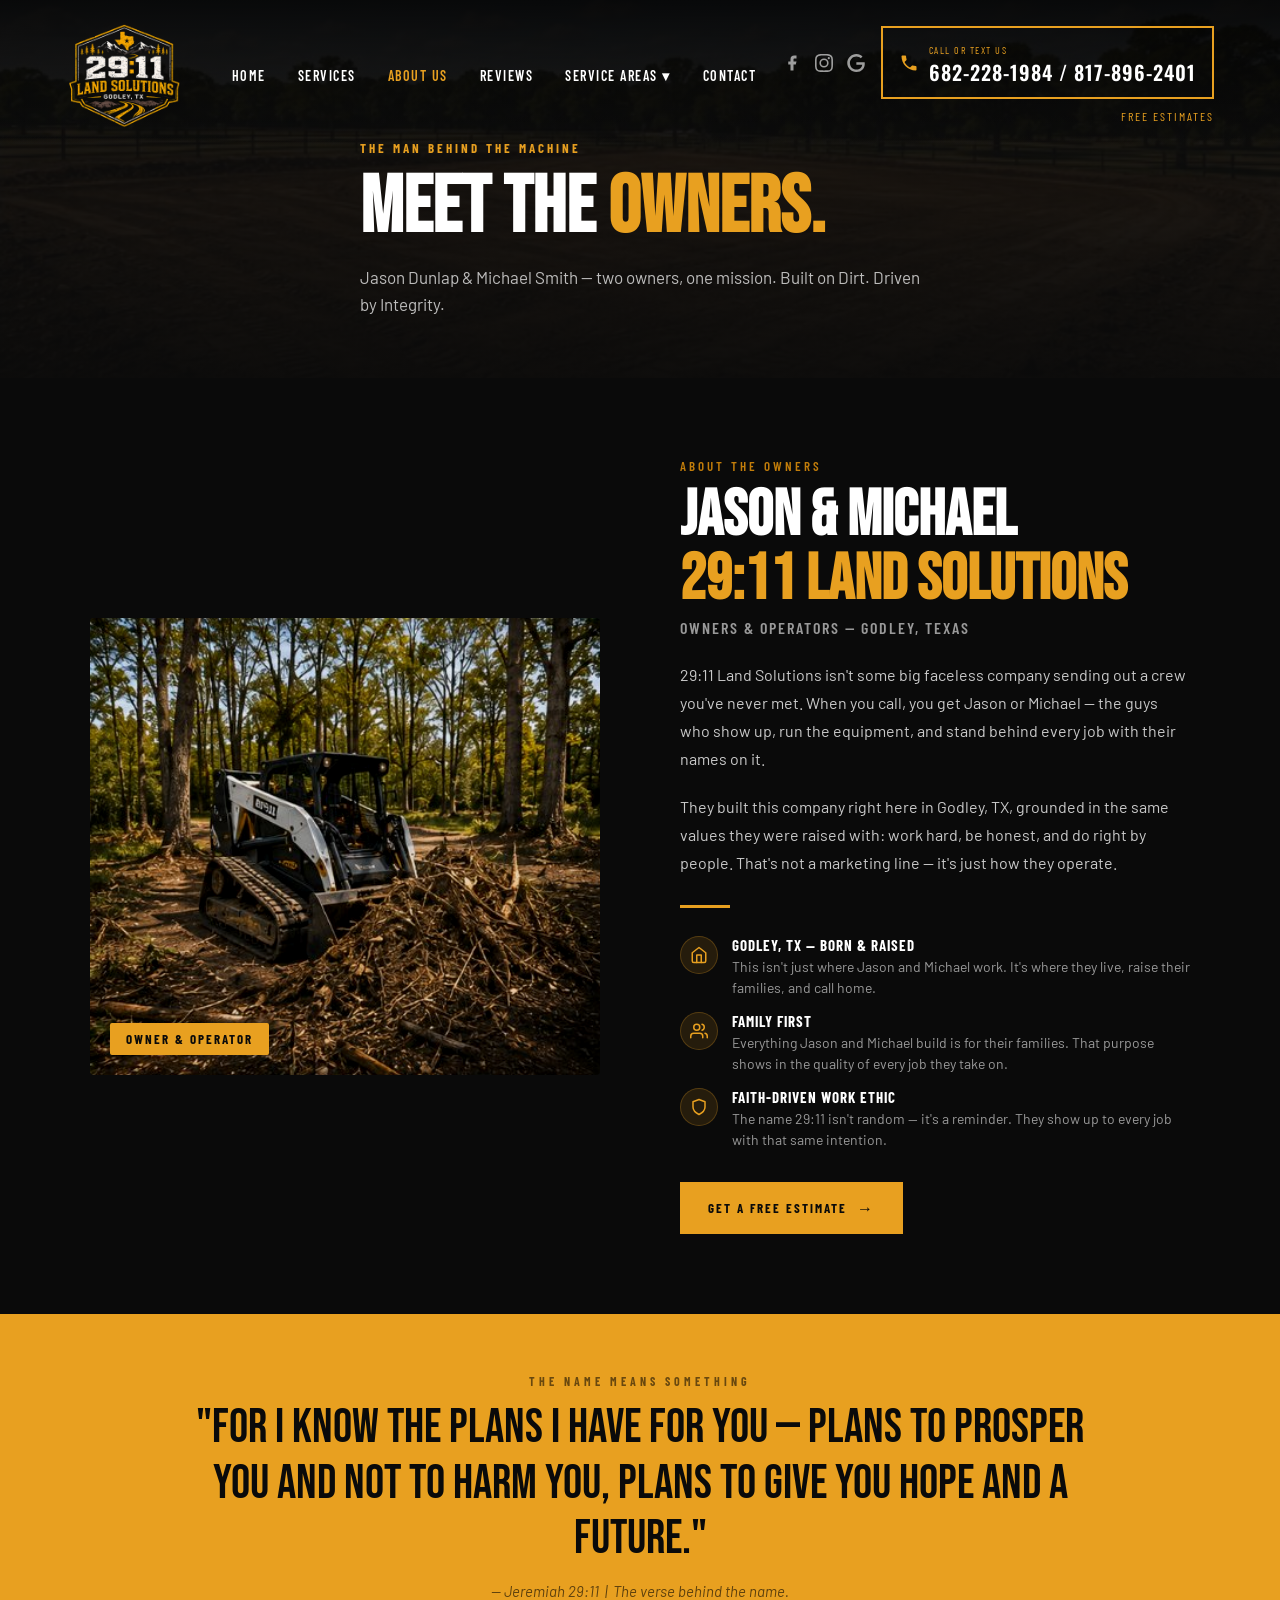
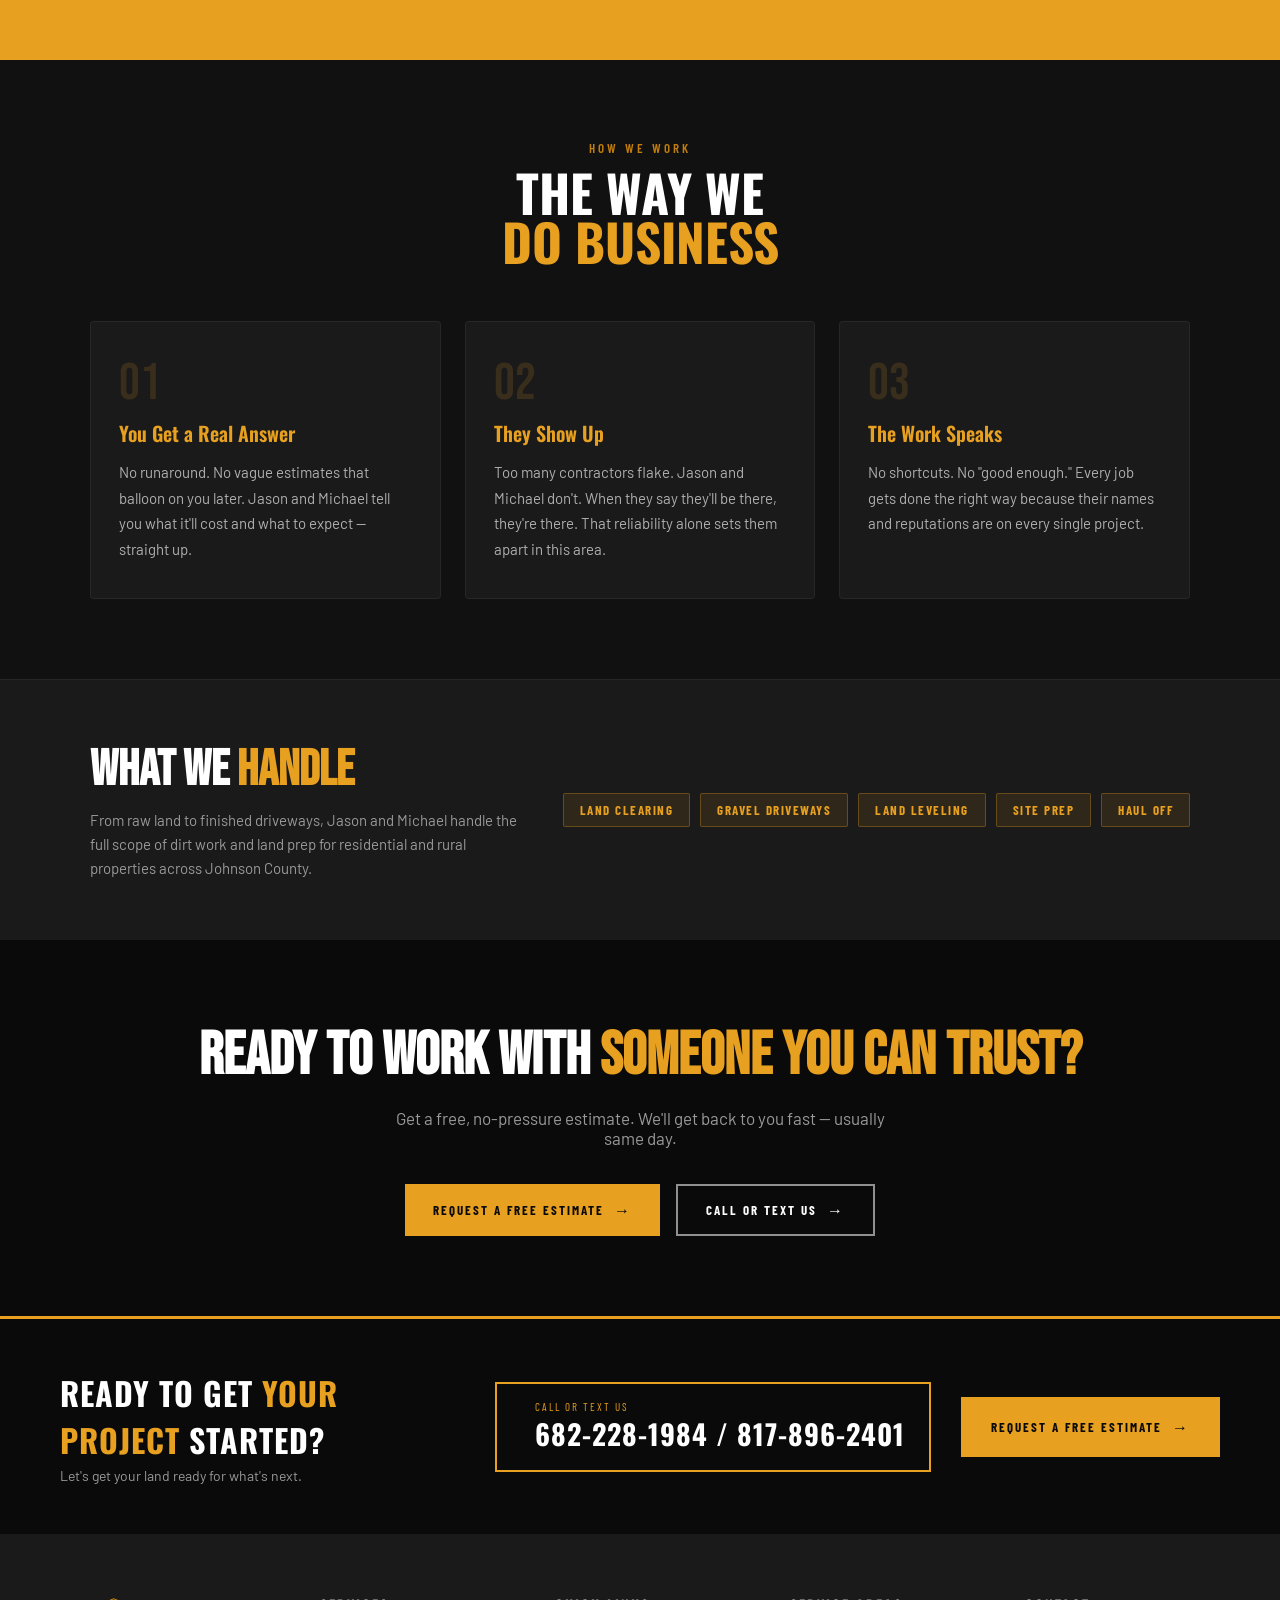
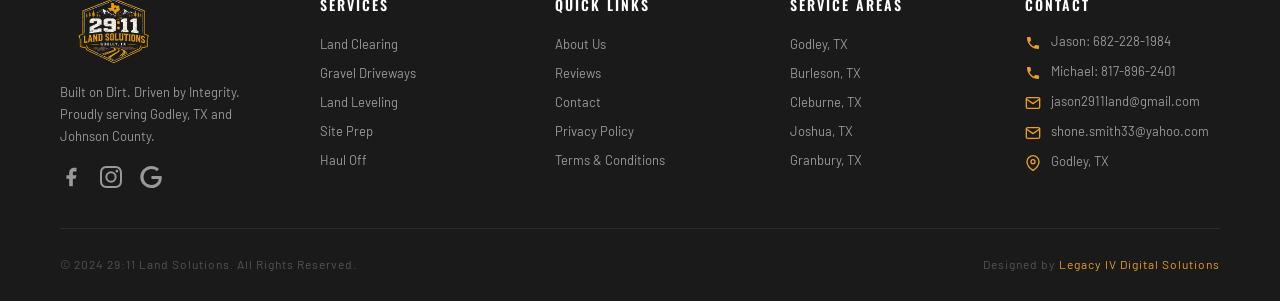
==== commit 661515f5: "Add files via upload" ====
--- a/about.html
+++ b/about.html
@@ -535,7 +535,7 @@
   <p>Get a free, no-pressure estimate. We'll get back to you fast — usually same day.</p>
   <div class="about-cta-btns">
     <a href="index.html#contact-form" class="btn-primary">Request a Free Estimate <span class="arrow">→</span></a>
-    <a href="tel:6822281984" class="btn-secondary">Call or Text Jason <span class="arrow">→</span></a>
+    <a href="tel:6822281984" class="btn-secondary">Call or Text Us <span class="arrow">→</span></a>
   </div>
 </section>
 
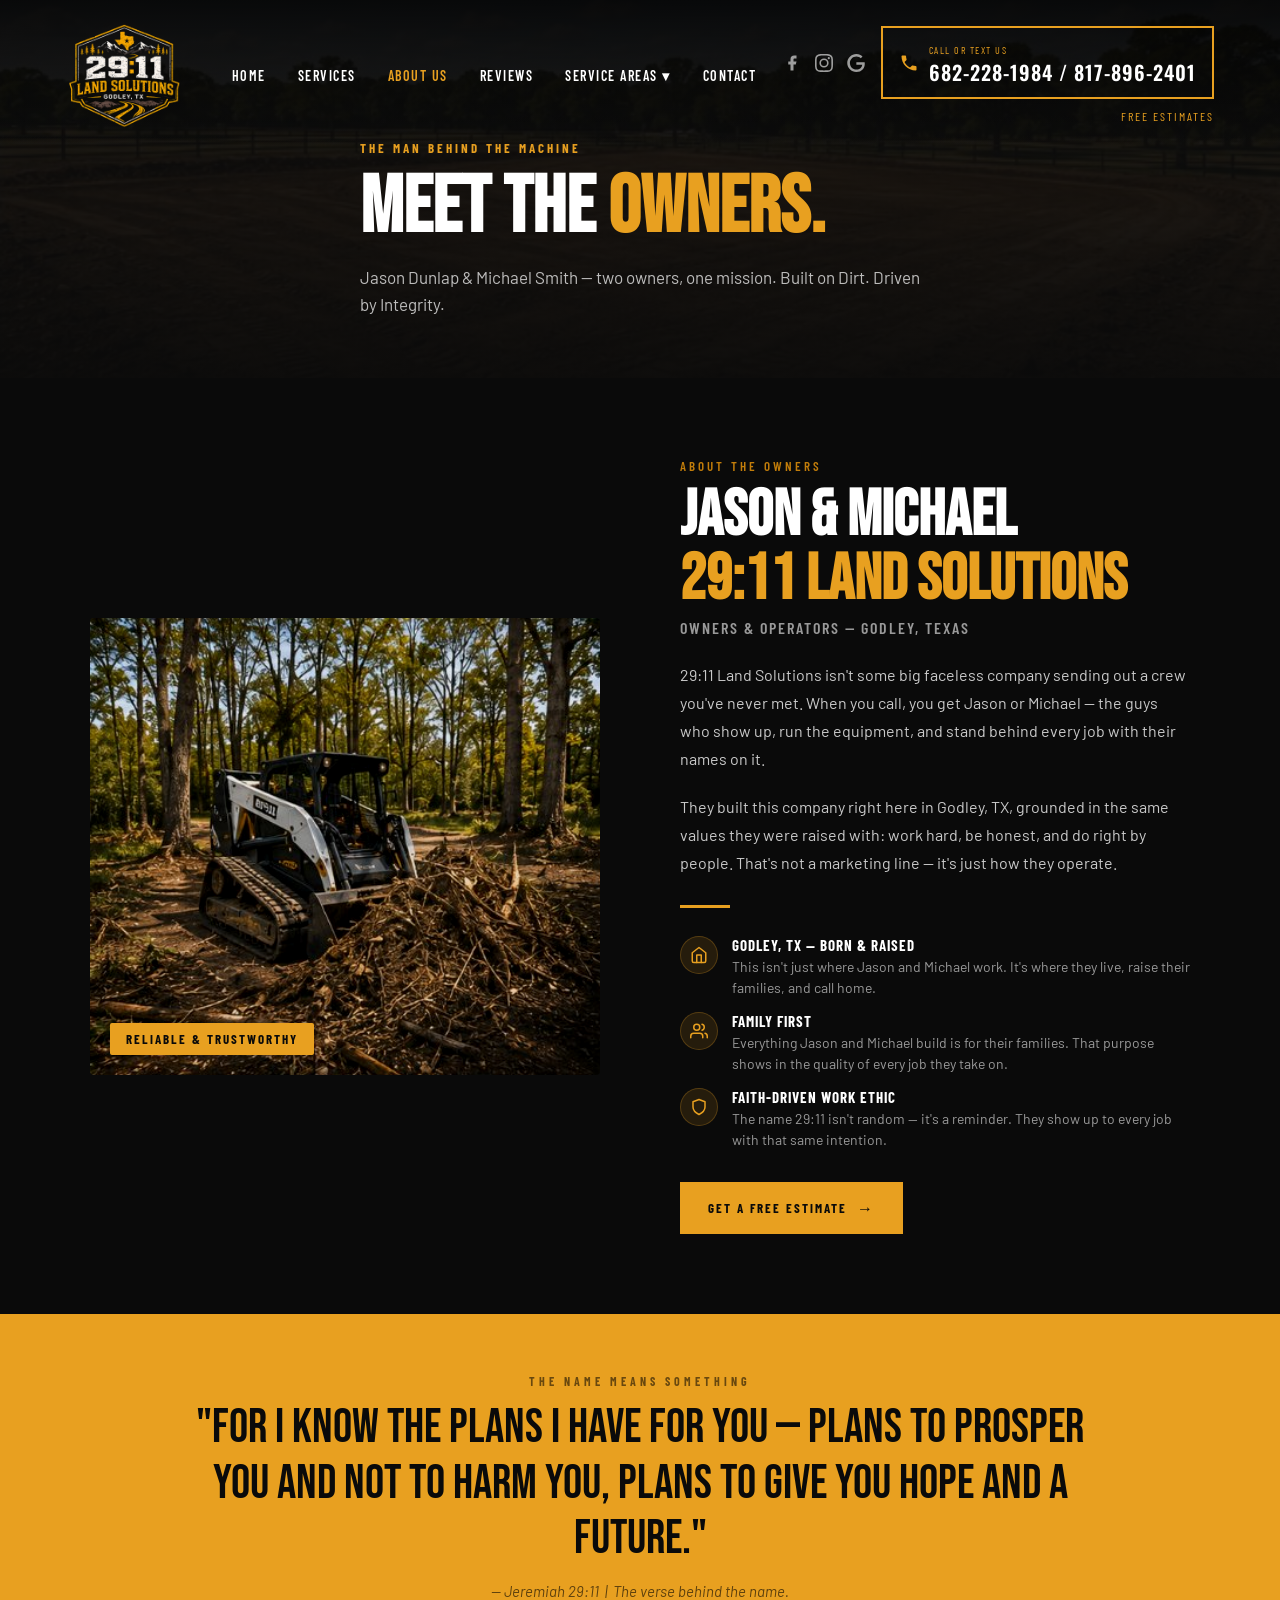
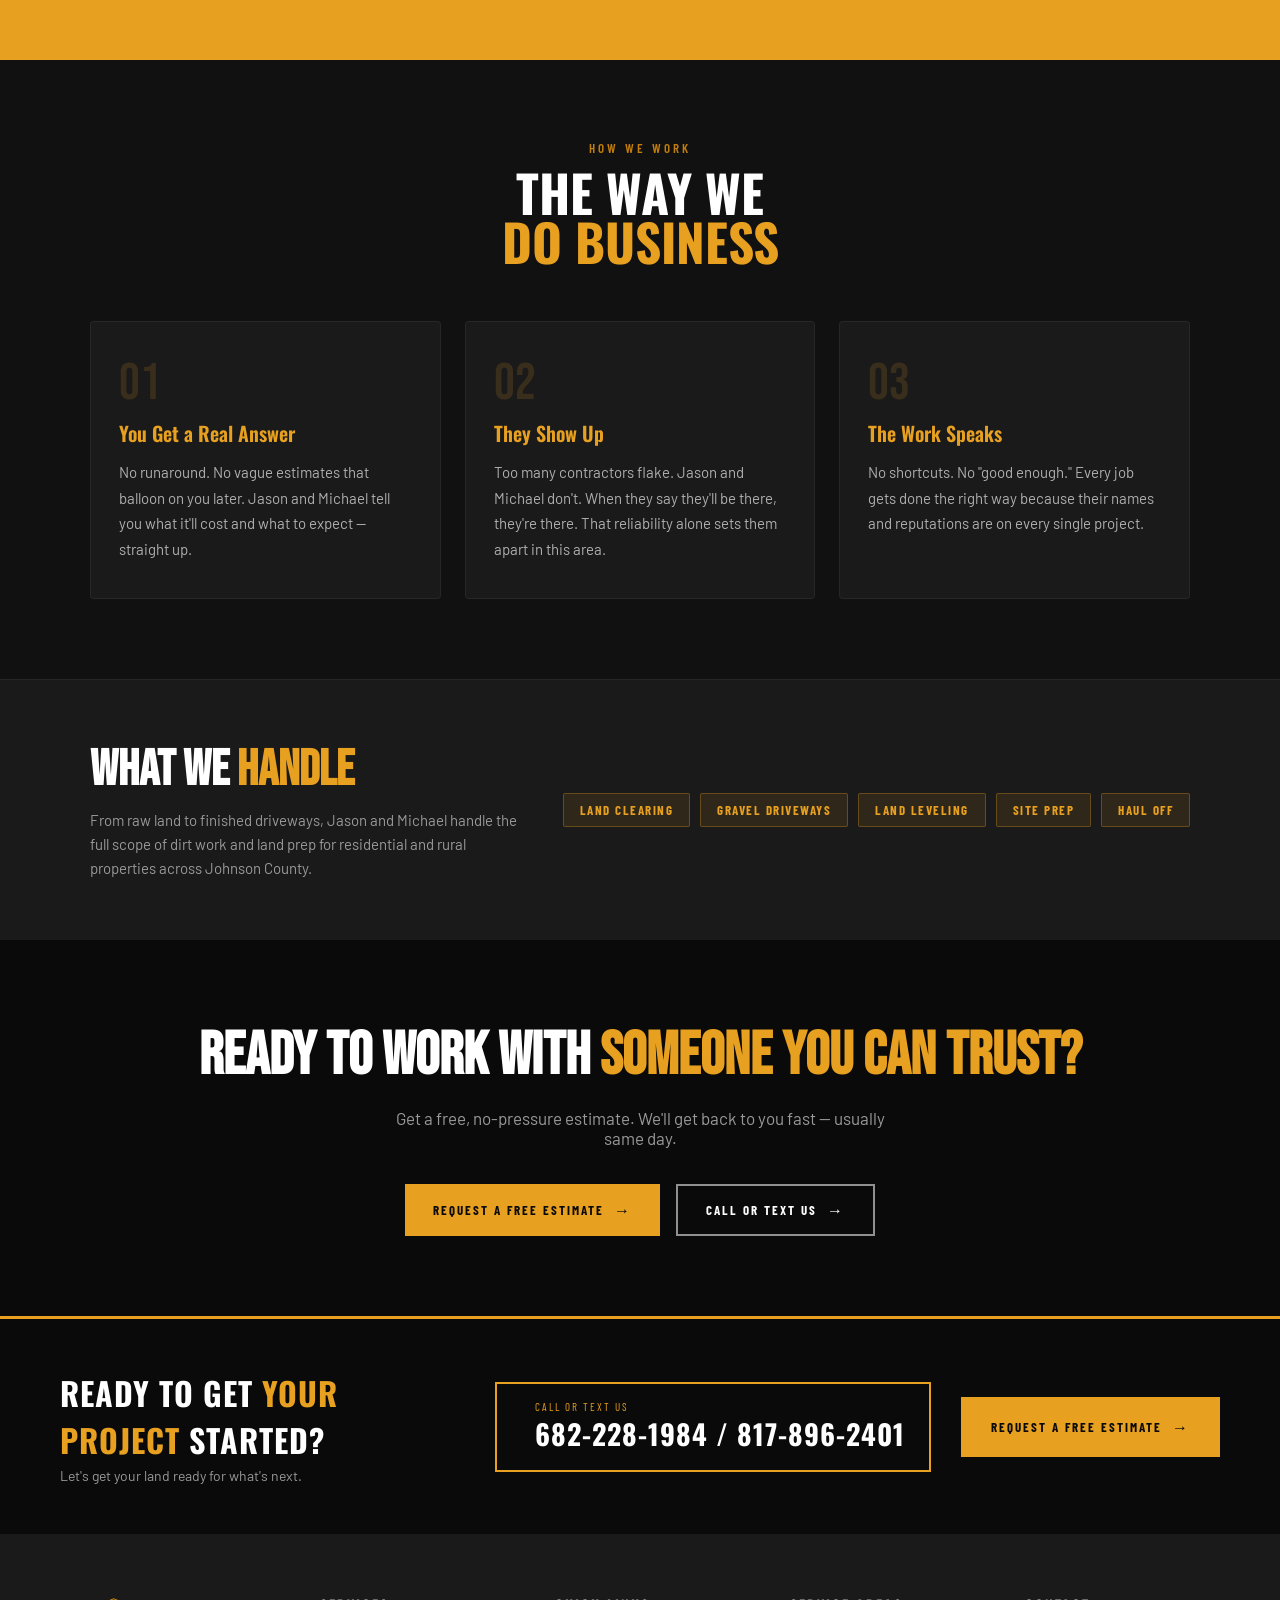
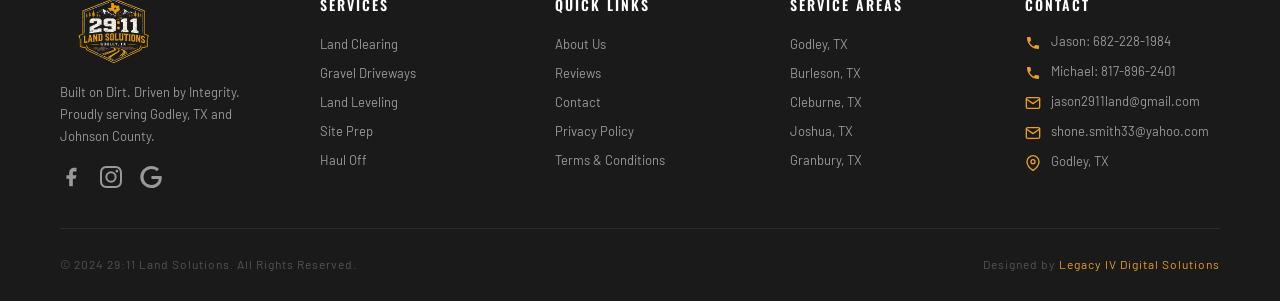
==== commit c3541984: "Update about.html" ====
--- a/about.html
+++ b/about.html
@@ -431,7 +431,7 @@
     <div class="about-photo-col">
       <div class="about-photo-frame">
         <img src="skidsteer1.png" alt="Jason - Owner of 29:11 Land Solutions">
-        <div class="about-photo-tag">Owner & Operator</div>
+        <div class="about-photo-tag">Reliable & Trustworthy</div>
       </div>
       <div class="about-photo-accent"></div>
     </div>
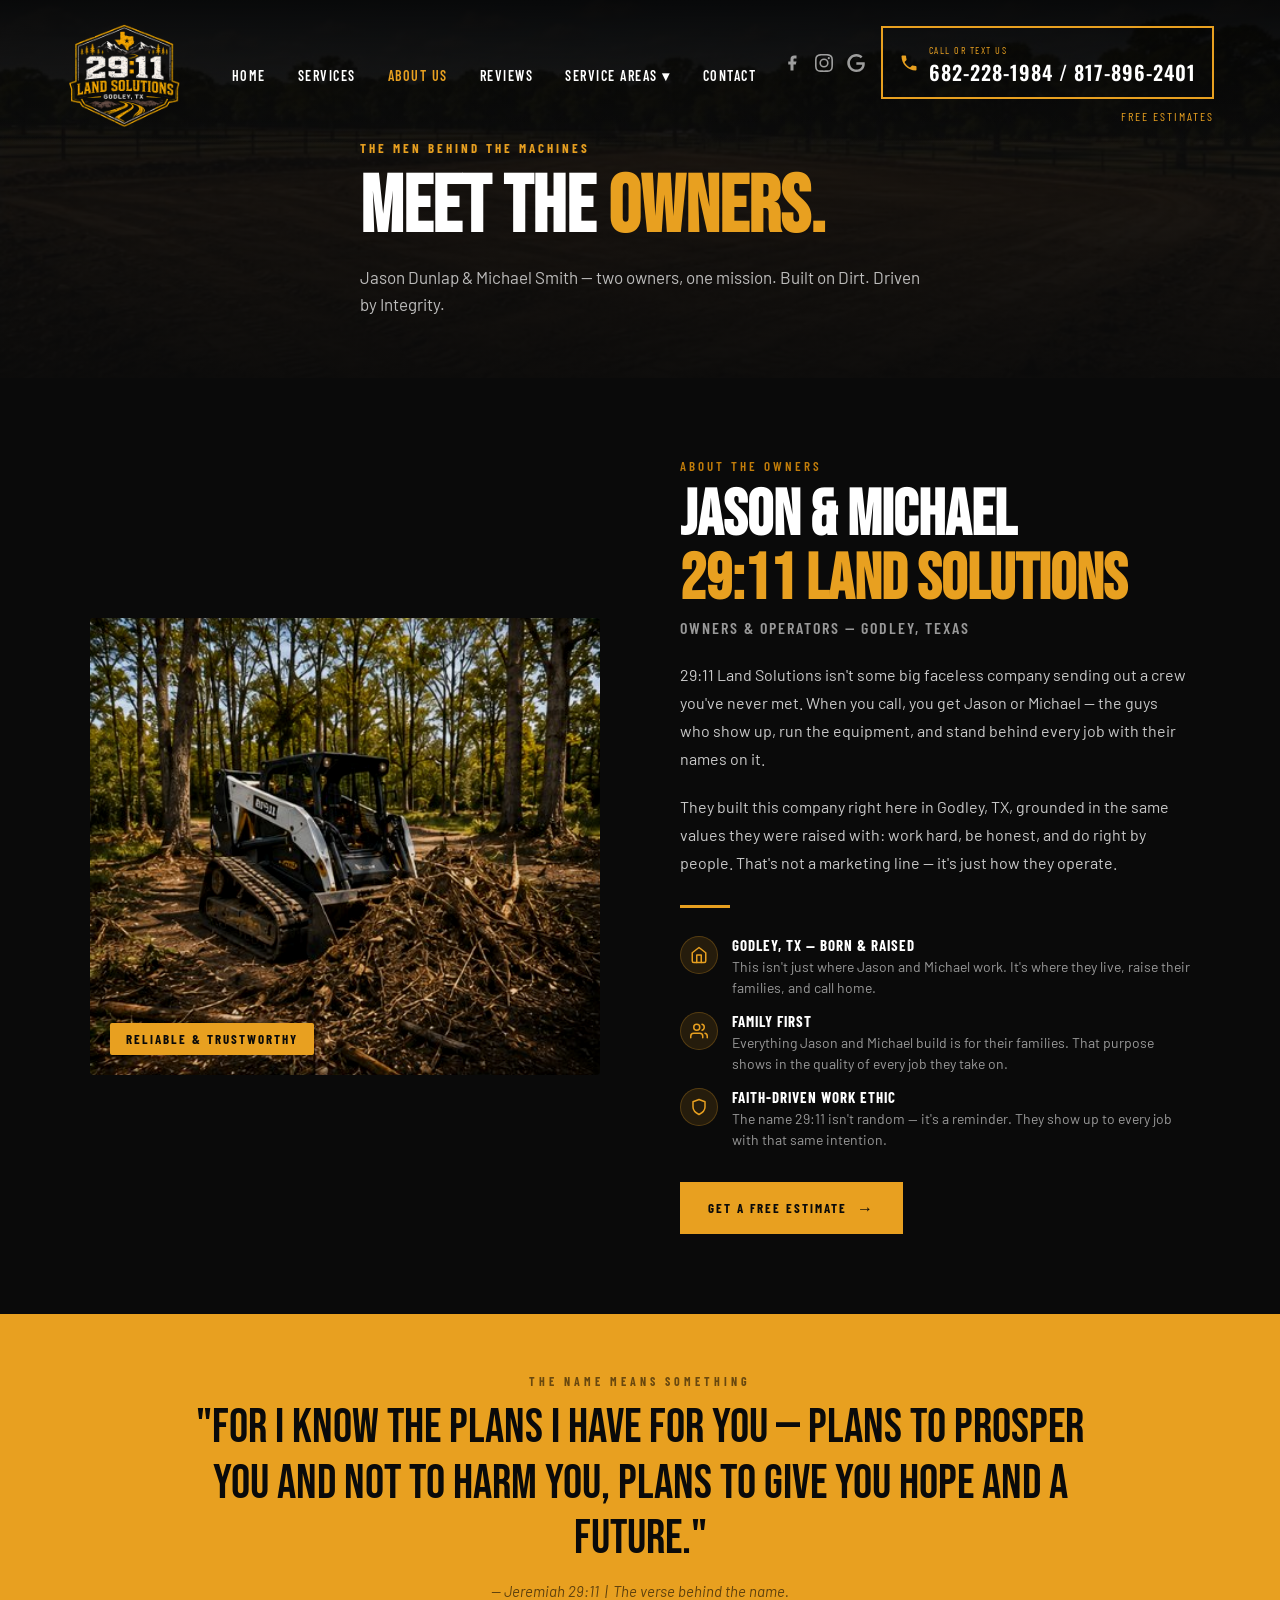
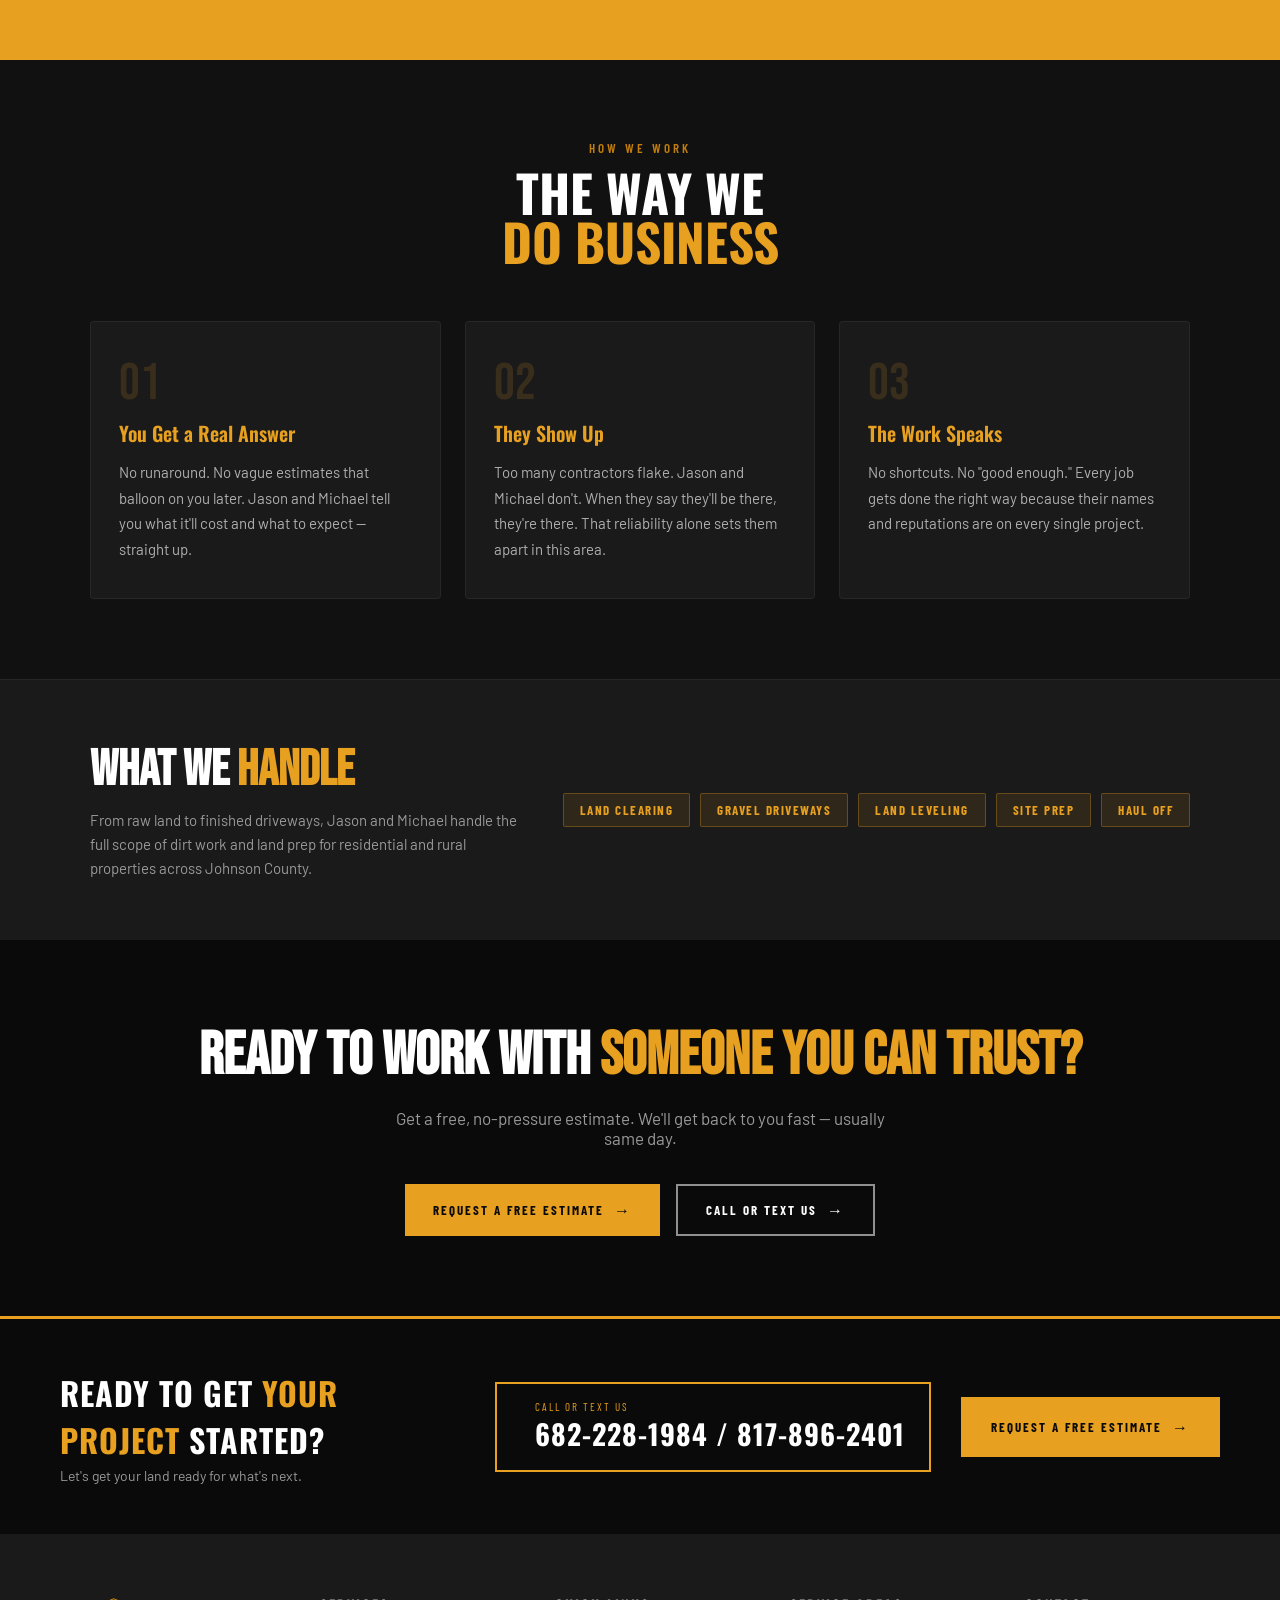
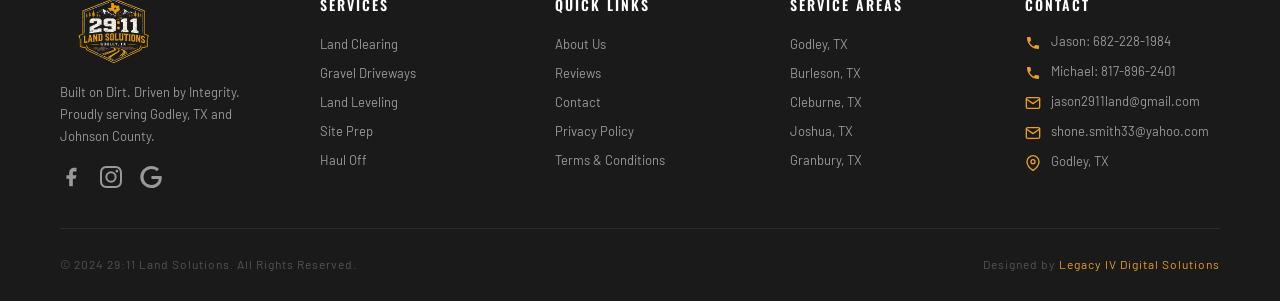
==== commit 4bfdec20: "Update about.html" ====
--- a/about.html
+++ b/about.html
@@ -419,7 +419,7 @@
   <div class="page-hero-bg"></div>
   <div class="page-hero-overlay"></div>
   <div class="page-hero-content">
-    <p class="page-hero-label">The Man Behind The Machine</p>
+    <p class="page-hero-label">The Men Behind The Machines</p>
     <h1 class="page-hero-title">Meet the <span>Owners.</span></h1>
     <p class="page-hero-sub">Jason Dunlap & Michael Smith — two owners, one mission. Built on Dirt. Driven by Integrity.</p>
   </div>
